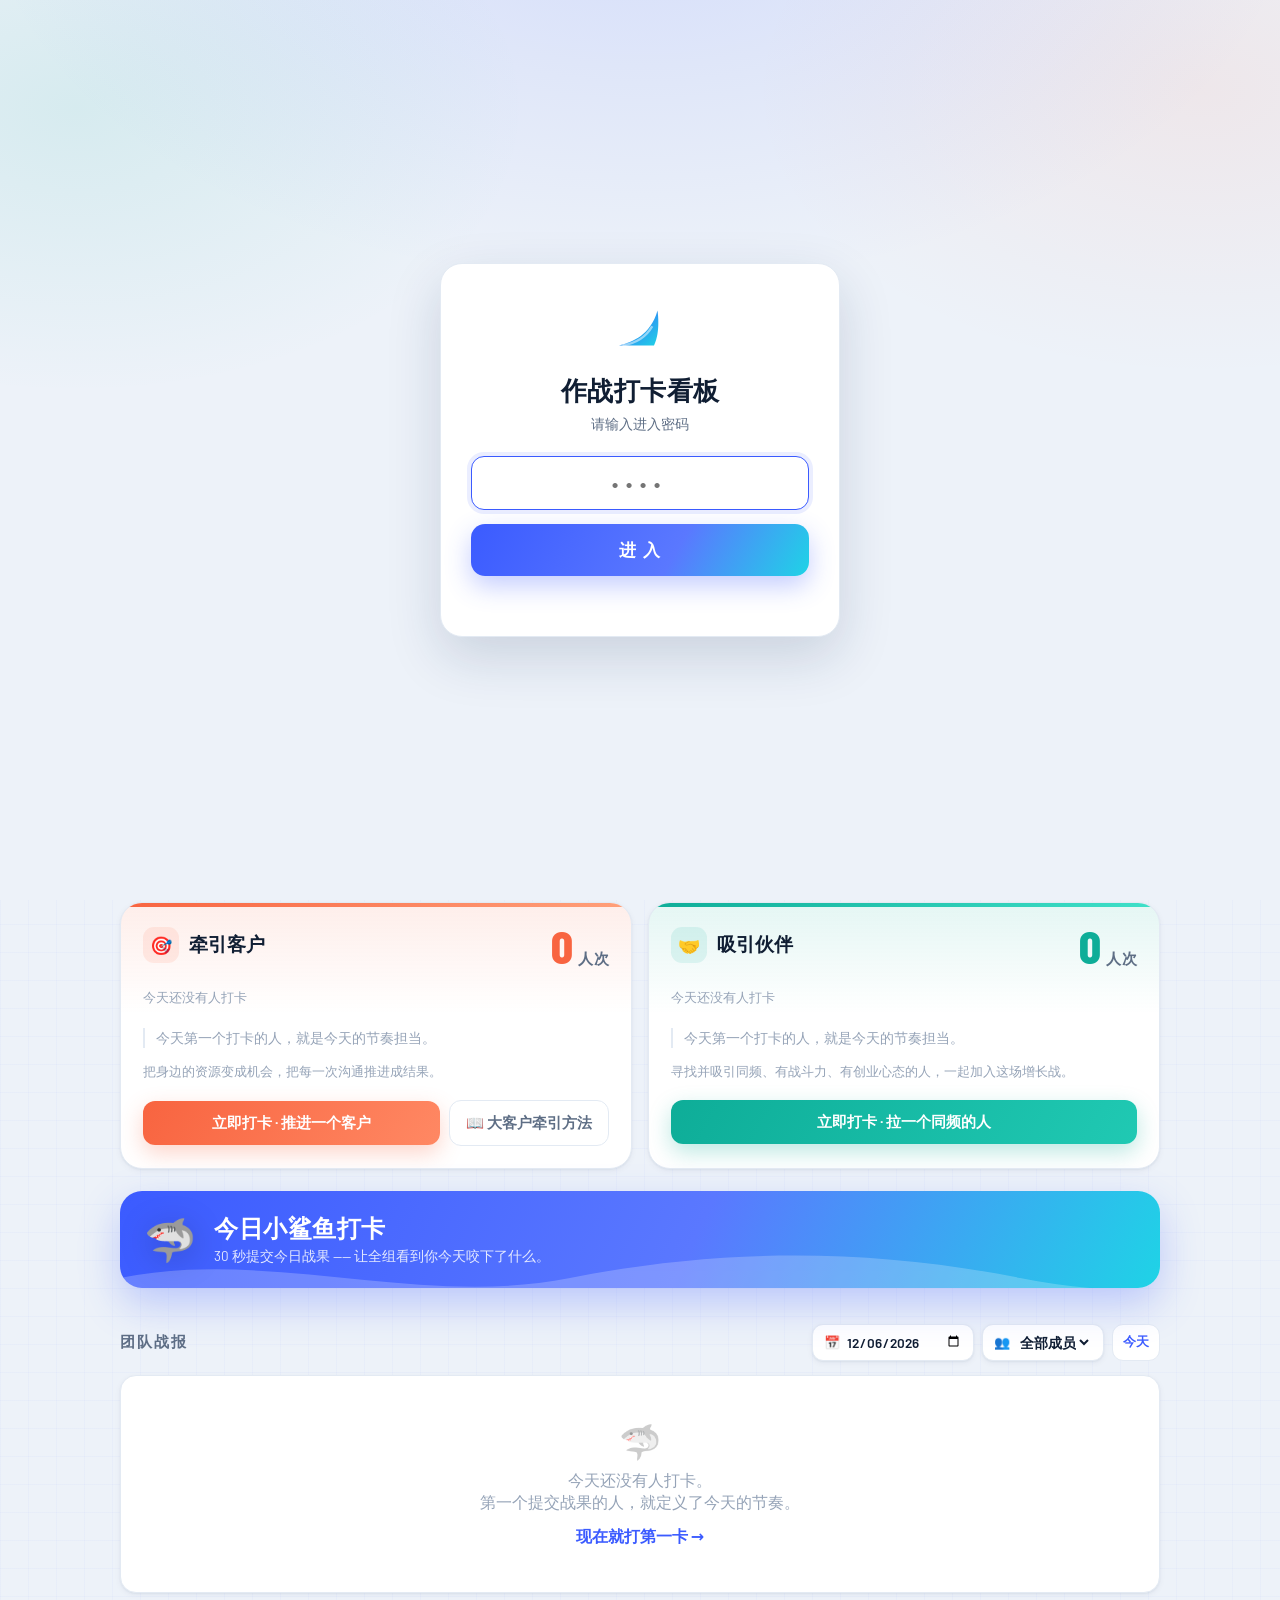
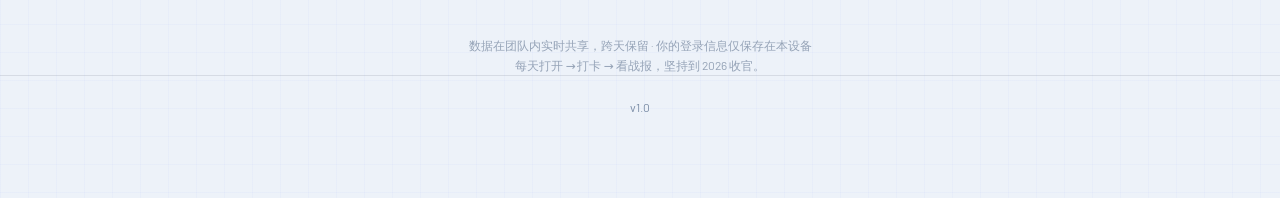
==== frontend/index.html @ d8acdeea "feat(frontend+backend): 超管二次验证机制 基于工程检查清单分析后实施： Q1 改动: 超管执行敏感操作前需要输入独立的超管密码 Q2 影响: 新增 _admin_passwor" ====
<!DOCTYPE html>
<html lang="zh-CN">
<head>
<meta charset="UTF-8" />
<meta name="viewport" content="width=device-width, initial-scale=1.0" />
<title>每日作战打卡看板</title>
<link rel="preconnect" href="https://fonts.googleapis.com">
<link rel="preconnect" href="https://fonts.gstatic.com" crossorigin>
<link href="https://fonts.googleapis.com/css2?family=Barlow+Condensed:wght@500;600;700;800&family=Barlow:wght@400;500;600;700&display=swap" rel="stylesheet">
<link rel="stylesheet" href="styles.css">
</head>
<body>
<!-- ===== 进入密码登录页 ===== -->
<style>
#gateOverlay{position:fixed;inset:0;z-index:99999;display:flex;align-items:center;justify-content:center;padding:22px;
  background:
    radial-gradient(1200px 720px at 50% -12%,rgba(59,91,255,.14),transparent 55%),
    radial-gradient(820px 520px at 6% 12%,rgba(14,173,152,.10),transparent 55%),
    radial-gradient(820px 520px at 94% 10%,rgba(248,100,64,.08),transparent 55%),
    var(--bg,#EDF2F9)}
#gateOverlay.gate-hide{display:none}
#gateCard{width:100%;max-width:400px;background:#fff;border:1px solid var(--border,#E3EAF3);border-radius:22px;
  padding:36px 30px 30px;box-shadow:0 20px 54px rgba(20,44,90,.16);text-align:center}
#gateCard .g-fin{width:56px;height:56px;margin:0 auto 18px;display:block}
#gateCard h1{font-family:var(--font-display,'Barlow Condensed',sans-serif);font-weight:800;font-size:26px;
  letter-spacing:.5px;color:var(--text,#101E33);margin:0 0 6px}
#gateCard .g-sub{color:var(--muted,#5E6E85);font-size:14px;margin-bottom:22px}
#gateInput{width:100%;background:var(--bg-2,#F6F9FD);border:1.5px solid var(--border,#E3EAF3);border-radius:13px;
  padding:14px 16px;font-size:20px;text-align:center;letter-spacing:8px;color:var(--text,#101E33);outline:none;
  font-family:var(--font-display,sans-serif);font-weight:700;transition:.15s}
#gateInput:focus{border-color:var(--brand,#3B5BFF);background:#fff;box-shadow:0 0 0 4px var(--brand-soft,rgba(59,91,255,.1))}
#gateGo{width:100%;margin-top:14px;min-height:52px;border:none;border-radius:14px;cursor:pointer;
  font-family:var(--font-display,sans-serif);font-weight:800;font-size:17px;letter-spacing:2px;color:#fff;
  background:linear-gradient(120deg,var(--brand,#3B5BFF),#5A78FF 60%,var(--brand-2,#1FD3E6));
  box-shadow:0 10px 26px rgba(59,91,255,.3);transition:.15s}
#gateGo:hover{transform:translateY(-1px)}
#gateGo:active{transform:translateY(0)}
#gateErr{color:var(--danger,#F2465E);font-size:13px;font-weight:600;margin-top:12px;min-height:18px;visibility:hidden}
#gateErr.show{visibility:visible}
.gate-shake{animation:gateShake .4s}
@keyframes gateShake{0%,100%{transform:none}20%,60%{transform:translateX(-8px)}40%,80%{transform:translateX(8px)}}
</style>
<div id="gateOverlay">
  <div id="gateCard">
    <svg class="g-fin" viewBox="0 0 32 32" fill="none"><defs><linearGradient id="gFinG" x1="0" y1="0" x2="1" y2="1"><stop offset="0" stop-color="#3B5BFF"/><stop offset="1" stop-color="#1FD3E6"/></linearGradient></defs><path d="M4 26C12 24 22 20 26 6c0 0 2 12-2 20H4z" fill="url(#gFinG)"/><path d="M6 26c6-1 13-4 17-11" stroke="#fff" stroke-width="1.4" opacity=".5"/></svg>
    <h1>作战打卡看板</h1>
    <div class="g-sub">请输入进入密码</div>
    <input id="gateInput" type="password" inputmode="numeric" placeholder="••••" autocomplete="new-password"
           data-form-type="other" data-1p-ignore data-lpignore="true" data-bwignore
           autocorrect="off" autocapitalize="off" spellcheck="false" aria-label="进入密码">
    <button id="gateGo">进 入</button>
    <div id="gateErr">密码不正确，请重试</div>
  </div>
</div>
<!-- ===== /登录页 ===== -->


<div class="topbar"><div class="wrap">
  <div class="brand">
    <svg class="fin" viewBox="0 0 32 32" fill="none"><defs><linearGradient id="finG" x1="0" y1="0" x2="1" y2="1"><stop offset="0" stop-color="#3B5BFF"/><stop offset="1" stop-color="#1FD3E6"/></linearGradient></defs><path d="M4 26C12 24 22 20 26 6c0 0 2 12-2 20H4z" fill="url(#finG)"/><path d="M6 26c6-1 13-4 17-11" stroke="#fff" stroke-width="1.4" opacity=".5"/></svg>
    <span class="team" id="brandTeam">作战</span>&nbsp;打卡看板
  </div>
  <div class="spacer"></div>
  <button class="icon-btn" id="exportBtn" title="导出 Excel 报表" style="display:none">
    <svg width="18" height="18" viewBox="0 0 24 24" fill="none" stroke="currentColor" stroke-width="2" stroke-linecap="round" stroke-linejoin="round"><path d="M21 15v4a2 2 0 0 1-2 2H5a2 2 0 0 1-2-2v-4"/><polyline points="7 10 12 15 17 10"/><line x1="12" y1="15" x2="12" y2="3"/></svg>
  </button>
  <button class="icon-btn" id="settingsBtn" title="设置目标" style="display:none">
    <svg width="18" height="18" viewBox="0 0 24 24" fill="none" stroke="currentColor" stroke-width="2"><circle cx="12" cy="12" r="3"/><path d="M19.4 15a1.65 1.65 0 0 0 .33 1.82l.06.06a2 2 0 1 1-2.83 2.83l-.06-.06a1.65 1.65 0 0 0-1.82-.33 1.65 1.65 0 0 0-1 1.51V21a2 2 0 0 1-4 0v-.09A1.65 1.65 0 0 0 9 19.4a1.65 1.65 0 0 0-1.82.33l-.06.06a2 2 0 1 1-2.83-2.83l.06-.06a1.65 1.65 0 0 0 .33-1.82 1.65 1.65 0 0 0-1.51-1H3a2 2 0 0 1 0-4h.09A1.65 1.65 0 0 0 4.6 9a1.65 1.65 0 0 0-.33-1.82l-.06-.06a2 2 0 1 1 2.83-2.83l.06.06a1.65 1.65 0 0 0 1.82.33H9a1.65 1.65 0 0 0 1-1.51V3a2 2 0 0 1 4 0v.09a1.65 1.65 0 0 0 1 1.51 1.65 1.65 0 0 0 1.82-.33l.06-.06a2 2 0 1 1 2.83 2.83l-.06.06a1.65 1.65 0 0 0-.33 1.82V9a1.65 1.65 0 0 0 1.51 1H21a2 2 0 0 1 0 4h-.09a1.65 1.65 0 0 0-1.51 1z"/></svg>
  </button>
  <button class="icon-btn" id="memberBtn" title="成员管理" style="display:none">
    <svg width="18" height="18" viewBox="0 0 24 24" fill="none" stroke="currentColor" stroke-width="2"><path d="M17 21v-2a4 4 0 0 0-4-4H5a4 4 0 0 0-4 4v2"/><circle cx="9" cy="7" r="4"/><path d="M23 21v-2a4 4 0 0 0-3-3.87"/><path d="M16 3.13a4 4 0 0 1 0 7.75"/></svg>
  </button>
  <div class="me-chip" id="meChip" style="display:none">
    <span class="av" id="meAv">🦈</span><span id="meName">我</span>
    <button class="sw" id="switchBtn">切换</button>
  </div>
</div></div>

<div class="connbar" id="connBar"></div>

<div class="wrap">
  <!-- HERO -->
  <section class="hero">
    <div class="hero-top">
      <div class="count-block">
        <div class="eyebrow"><span class="dot"></span> 冲刺倒计时 · 决战 <span id="ebYear">2026</span></div>
        <div class="count-main">
          <div class="days-hero"><span class="num" id="tDays">000</span><em>天</em></div>
          <div class="hms" id="hms">
            <div class="hseg"><b class="num" id="tHours">00</b><span>时</span></div>
            <i class="colon">:</i>
            <div class="hseg"><b class="num" id="tMins">00</b><span>分</span></div>
            <i class="colon">:</i>
            <div class="hseg sec"><b class="num" id="tSecs">00</b><span>秒</span></div>
          </div>
        </div>
        <div class="count-sub">距 <b id="targetYear">2026</b> 年收官 · 时间在流逝，冲就完了！</div>
      </div>
      <div class="today-ring">
        <div class="ring">
          <svg width="120" height="120" viewBox="0 0 120 120">
            <circle cx="60" cy="60" r="52" fill="none" stroke="#132234" stroke-width="10"/>
            <circle id="ringProg" cx="60" cy="60" r="52" fill="none" stroke="var(--gold)" stroke-width="10"
              stroke-linecap="round" stroke-dasharray="326.7" stroke-dashoffset="326.7"/>
          </svg>
          <div class="rc-label">
            <div class="rc-num num" id="ringNum">0/0</div>
            <div class="rc-den">已打卡</div>
          </div>
        </div>
        <div class="cap">今日双牵引进度</div>
      </div>
    </div>

    <!-- year tick strip (signature) -->
    <div class="yearstrip">
      <div class="ys-head">
        <span class="l">年度刻度 · <span id="yearLabel">2026</span></span>
        <span class="r"><b id="passedDays">0</b> 天已过 · <span id="futureDays">0</span> 天冲刺中</span>
      </div>
      <div class="ticks" id="ticks"></div>
    </div>

    <!-- stat row -->
    <div class="stats">
      <div class="stat">
        <div class="k">年度牵引目标剩余</div>
        <div class="v num" style="color:var(--customer)"><span id="goalLeft">0</span><small>/ <span id="goalTotal">0</span></small></div>
        <div class="bar"><i id="goalBar" style="background:var(--customer);width:0%"></i></div>
      </div>
      <div class="stat">
        <div class="k">今日已打卡成员</div>
        <div class="v num"><span id="checkedNum">0</span><small>/ <span id="rosterNum">0</span> 人</small></div>
        <div class="bar"><i id="checkedBar" style="background:var(--gold);width:0%"></i></div>
      </div>
      <div class="stat dual">
        <div class="k">今日全组战果</div>
        <div class="v num">
          <span class="split"><span style="color:var(--customer)" id="todayCust">0</span><span class="lab">客户</span></span>
          <span class="split"><span style="color:var(--partner)" id="todayPart">0</span><span class="lab">伙伴</span></span>
        </div>
        <div class="bar" style="background:transparent"></div>
      </div>
    </div>
  </section>

  <!-- SLOGAN -->
  <div class="slogan">
    <div class="slogan-tag">每日打卡 · 作战信条</div>
    <div class="slogan-main">
      左手牵<span class="c-cust">客户</span>，右手拉<span class="c-part">伙伴</span>
    </div>
    <div class="slogan-sub">双线达成，<span class="fly">直线起飞 🚀</span></div>
  </div>

  <!-- TASKS -->
  <div class="section-title">今日双任务</div>
  <div class="tasks">
    <div class="task customer">
      <div class="head">
        <div class="title"><span class="glyph">🎯</span> 牵引客户</div>
        <div class="cnt num" id="custCnt">0<small>人次</small></div>
      </div>
      <div class="avatars" id="custAvatars"><span class="empty">今天还没有人打卡</span></div>
      <div class="latest" id="custLatest">最新进展会显示在这里。</div>
      <div class="hint">把身边的资源变成机会，把每一次沟通推进成结果。</div>
      <div class="cta">
        <button class="btn c" data-checkin="牵引客户" style="flex:1">立即打卡 · 推进一个客户</button>
        <button class="btn ghost" id="bigClientBtn" title="打开大客户拓客工作标准文档">📖 大客户牵引方法</button>
      </div>
    </div>
    <div class="task partner">
      <div class="head">
        <div class="title"><span class="glyph">🤝</span> 吸引伙伴</div>
        <div class="cnt num" id="partCnt">0<small>人次</small></div>
      </div>
      <div class="avatars" id="partAvatars"><span class="empty">今天还没有人打卡</span></div>
      <div class="latest" id="partLatest">最新进展会显示在这里。</div>
      <div class="hint">寻找并吸引同频、有战斗力、有创业心态的人，一起加入这场增长战。</div>
      <div class="cta"><button class="btn p full" data-checkin="吸引伙伴">立即打卡 · 拉一个同频的人</button></div>
    </div>
  </div>

  <!-- SHARK CTA -->
  <div class="shark-cta" id="sharkCta" style="cursor:pointer">
    <svg class="wave" viewBox="0 0 1200 80" preserveAspectRatio="none"><path d="M0 40 C 150 10 300 70 450 40 S 750 10 900 40 1200 40 1200 40 V80 H0Z" fill="#2FE0C6"/></svg>
    <div class="inner">
      <span class="big-shark">🦈</span>
      <div class="txt">
        <div class="t">今日小鲨鱼打卡</div>
        <div class="s">30 秒提交今日战果 —— 让全组看到你今天咬下了什么。</div>
      </div>
    </div>
  </div>

  <!-- REPORT -->
  <div class="report-head">
    <div class="section-title">团队战报</div>
    <div class="filters">
      <div class="fld">📅 <input type="date" id="fDate"></div>
      <div class="fld">👥 <select id="fMember"><option value="">全部成员</option></select></div>
      <button class="clear" id="fClear">今天</button>
    </div>
  </div>
  <div class="report" id="report"></div>

  <div class="foot">
    数据在团队内实时共享，跨天保留 · 你的登录信息仅保存在本设备<br>
    每天打开 → 打卡 → 看战报，坚持到 <span id="footYear">2026</span> 收官。
  </div>
</div>

<!-- LOGIN OVERLAY -->
<div class="overlay" id="loginOverlay">
  <div class="modal">
    <button class="close-x" data-close title="返回看板">✕</button>
    <h2>🦈 进入战场</h2>
    <div class="sub">输入你的姓名即可验证身份并开始打卡。<br>如未注册，请联系超级管理员（<b id="loginAdminName">admin</b>）。</div>
    <div class="field">
      <label>你的名字 <span class="req">*</span></label>
      <input type="text" id="loginName" name="member-nick" placeholder="例如：黄晓佳" maxlength="12"
             autocomplete="off" data-form-type="other" data-1p-ignore data-lpignore="true" data-bwignore
             autocorrect="off" autocapitalize="off" spellcheck="false">
      <div class="err" id="loginErr">先写个名字吧</div>
    </div>
    <div class="field">
      <label>选择头像</label>
      <div class="avatar-grid" id="avatarGrid"></div>
    </div>
    <div class="actions">
      <button class="btn solid-go" id="loginGo">进入战场 ⚔️</button>
    </div>
  </div>
</div>

<!-- CHECKIN OVERLAY -->
<div class="overlay" id="checkinOverlay">
  <div class="modal">
    <h2>🦈 今日打卡</h2>
    <div class="sub">只填最关键的，不是写日报。一句话说清今天推进了什么。</div>
    <div class="field">
      <label>今日动作类型 <span class="req">*</span></label>
      <div class="seg" id="segType">
        <button data-v="吸引伙伴">🤝 吸引伙伴</button>
        <button data-v="牵引客户">🎯 牵引客户</button>
        <button data-v="两者都有">⚡ 两者都有</button>
      </div>
    </div>
    <div class="field">
      <label>牵引结果一句话 <span class="req">*</span></label>
      <textarea id="ciResult" placeholder="例如：推进了 XX 客户资源，约定明天继续对接"
                autocomplete="off" autocorrect="off" autocapitalize="off" spellcheck="false"></textarea>
      <div class="err" id="ciErr">类型和一句话进展是必填的</div>
    </div>
    <div class="field">
      <label>资源状态</label>
      <div class="chips" id="chipsStatus">
        <button data-v="初步触达">初步触达</button>
        <button data-v="已沟通">已沟通</button>
        <button data-v="有明确机会">有明确机会</button>
        <button data-v="已约定推进">已约定推进</button>
        <button data-v="已成交">已成交</button>
      </div>
    </div>
    <div class="field">
      <label>下一步动作</label>
      <input type="text" id="ciNext" placeholder="例如：明天上午电话确认合作细节" maxlength="60"
             autocomplete="off" autocorrect="off" autocapitalize="off" spellcheck="false">
    </div>
    <div class="actions">
      <button class="btn cancel" data-close>取消</button>
      <button class="btn solid-go" id="ciSubmit">🦈 提交今日战果</button>
    </div>
  </div>
</div>

<!-- SETTINGS OVERLAY -->
<div class="overlay" id="settingsOverlay">
  <div class="modal">
    <h2>⚙️ 作战目标设置</h2>
    <div class="sub">仅超级管理员可以修改以下设置。</div>
    <div class="field"><label>队伍名称</label><input type="text" id="sTeam" maxlength="8" placeholder="作战" autocomplete="off"></div>
    <div class="field"><label>收官日期（倒计时截止）</label><input type="date" id="sDate"></div>
    <div class="field">
      <label>作战起始日期（年度目标按此起、一天一个自动计算）</label>
      <input type="date" id="sStart">
      <div style="margin-top:8px;font-size:13px;color:var(--muted)">年度牵引目标 = <b id="sGoalPreview" style="color:var(--gold)">—</b> 个（自动算出，无需手填）</div>
    </div>
    <div class="field"><label>大客户牵引方法 · 文档链接（选填）</label><input type="text" id="sDoc" name="doc-url-field" placeholder="已内置《实战操作指南》，点按钮即可查看；如需改为外部链接可粘贴 URL" autocomplete="off"></div>
    <div class="field">
      <label>转让超级管理员给</label>
      <input type="text" id="sSuperAdmin" name="transfer-name-field" placeholder="输入成员姓名" autocomplete="off" maxlength="12">
      <div style="margin-top:6px;font-size:12px;color:var(--muted)">当前超级管理员：<b id="sSuperAdminLabel">—</b></div>
    </div>
    <hr style="border:none;border-top:1px solid var(--border,#E3EAF3);margin:14px 0">
    <div class="field">
      <label>修改门禁密码</label>
      <div style="display:flex;gap:8px">
        <input type="text" id="sPassword" placeholder="输入新密码" maxlength="20" style="flex:1"
               autocomplete="off" autocorrect="off" autocapitalize="off" spellcheck="false">
        <button class="btn ghost" id="sPwSave" style="min-height:44px;white-space:nowrap">🔑 修改</button>
      </div>
      <div id="sPwMsg" style="margin-top:6px;font-size:12px;color:var(--muted)"></div>
    </div>
    <div class="actions">
      <button class="btn cancel" data-close>取消</button>
      <button class="btn solid-go" id="sSave">保存目标</button>
    </div>
  </div>
</div>

<!-- MEMBER MANAGEMENT OVERLAY -->
<div class="overlay" id="memberOverlay">
  <div class="modal">
    <h2>👥 成员管理</h2>
    <div class="sub">仅超级管理员可以添加或删除团队成员。</div>
    <div class="field">
      <label>添加新成员</label>
      <div style="display:flex;gap:8px;margin-bottom:12px">
        <input type="text" id="mNewMember" name="new-member-field" placeholder="新成员姓名" maxlength="12" style="flex:1"
               autocomplete="off" autocorrect="off" autocapitalize="off" spellcheck="false">
        <button class="btn ghost" id="mAddMember" style="min-height:44px;white-space:nowrap">➕ 添加</button>
      </div>
    </div>
    <div class="field">
      <label id="mMemberLabel">当前成员列表</label>
      <div id="mMemberList" style="max-height:250px;overflow-y:auto;font-size:13px;color:var(--text)"></div>
    </div>
    <div class="actions">
      <button class="btn cancel" data-close>关闭</button>
    </div>
  </div>
</div>

<!-- ADMIN PASSWORD OVERLAY -->
<div class="overlay" id="adminPwOverlay">
  <div class="modal" style="max-width:380px">
    <h2>🔐 超管验证</h2>
    <div class="sub">请输入超管密码以执行此操作。</div>
    <div class="field">
      <input type="password" id="adminPwInput" placeholder="超管密码" maxlength="20" style="width:100%;font-size:18px;text-align:center;letter-spacing:4px"
             autocomplete="off" autocorrect="off" autocapitalize="off" spellcheck="false">
      <div id="adminPwErr" class="err" style="visibility:hidden">密码不正确</div>
    </div>
    <div class="actions">
      <button class="btn cancel" data-close>取消</button>
      <button class="btn solid-go" id="adminPwGo">🔓 验证</button>
    </div>
  </div>
</div>

<div class="mobile-cta" id="mobileCta">
  <button class="go" id="mobileGo">🦈 提交今日战果</button>
</div>

<!-- 大客户牵引方法 · 内嵌文档浏览层 -->
<div class="doc-overlay" id="docOverlay">
  <div class="doc-bar">
    <span class="t">📖 大客户牵引方法</span>
    <button class="close" id="docClose" aria-label="关闭">✕</button>
  </div>
  <iframe class="doc-frame" id="docFrame" title="大客户牵引方法"></iframe>
</div>

<div class="toast" id="toast"></div>

<div style="text-align:center;padding:24px 0 12px;font-size:12px;color:var(--ink-400, #7B8DA6);border-top:1px solid var(--line-light, rgba(10,26,47,0.10))">
  v1.0
</div>

<script src="config.js?v=1.0"></script>
<script src="app.js?v=1.0"></script>
</body>
</html>
---- frontend/styles.css ----
/* 每日作战打卡看板 - 全局样式 */

  :root{
    --bg:#EDF2F9;
    --bg-2:#F6F9FD;
    --surface:#FFFFFF;
    --surface-2:#F1F5FB;
    --border:#E3EAF3;
    --border-soft:#EDF1F7;
    --text:#101E33;
    --muted:#5E6E85;
    --muted-2:#95A3B7;
    --brand:#3B5BFF;        /* 未来科技主色 / 时间 */
    --brand-2:#1FD3E6;      /* 渐变副色（青） */
    --brand-soft:rgba(59,91,255,.10);
    --partner:#0EAD98;      /* 吸引伙伴（青绿） */
    --partner-soft:rgba(14,173,152,.11);
    --customer:#F86440;     /* 牵引客户（珊瑚） */
    --customer-soft:rgba(248,100,64,.11);
    --gold:#3B5BFF;         /* 兼容旧引用，指向主色 */
    --danger:#F2465E;
    --danger-soft:rgba(242,70,94,.10);
    --shadow-sm:0 1px 2px rgba(16,38,76,.05),0 2px 6px rgba(16,38,76,.05);
    --shadow:0 8px 28px rgba(20,44,90,.09);
    --shadow-lg:0 20px 54px rgba(20,44,90,.16);
    --font-display:'Barlow Condensed','Oswald',"PingFang SC","Microsoft YaHei",sans-serif;
    --font-body:'Barlow',"PingFang SC","Microsoft YaHei","Noto Sans SC",system-ui,sans-serif;
    --r:16px;
    --r-lg:22px;
  }
  *{box-sizing:border-box;margin:0;padding:0}
  html,body{background:var(--bg);color:var(--text);font-family:var(--font-body);-webkit-font-smoothing:antialiased;text-rendering:optimizeLegibility}
  body{
    min-height:100vh;
    background:
      radial-gradient(1200px 720px at 50% -12%, rgba(59,91,255,.12), transparent 55%),
      radial-gradient(820px 520px at 6% 12%, rgba(14,173,152,.09), transparent 55%),
      radial-gradient(820px 520px at 94% 10%, rgba(248,100,64,.08), transparent 55%),
      linear-gradient(rgba(59,91,255,.028) 1px, transparent 1px) 0 0/28px 28px,
      linear-gradient(90deg, rgba(59,91,255,.028) 1px, transparent 1px) 0 0/28px 28px,
      var(--bg);
    padding:0 0 72px;
  }
  .wrap{max-width:1080px;margin:0 auto;padding:0 20px}
  button{font-family:inherit;cursor:pointer;border:none;background:none;color:inherit}
  input,select,textarea{font-family:inherit}
  .num{font-family:var(--font-display);font-variant-numeric:tabular-nums;letter-spacing:.5px}

  /* ---------- Top bar ---------- */
  .topbar{position:sticky;top:0;z-index:40;backdrop-filter:blur(16px) saturate(1.4);
    background:rgba(255,255,255,.72);border-bottom:1px solid var(--border)}
  .topbar .wrap{display:flex;align-items:center;gap:12px;height:62px}
  .brand{display:flex;align-items:center;gap:9px;font-family:var(--font-display);font-weight:700;font-size:19px;letter-spacing:.5px;color:var(--text)}
  .fin{width:26px;height:26px;flex:0 0 auto}
  .brand .team{background:linear-gradient(120deg,var(--brand),var(--brand-2));-webkit-background-clip:text;background-clip:text;color:transparent}
  .spacer{flex:1}
  .me-chip{display:flex;align-items:center;gap:8px;background:#fff;border:1px solid var(--border);
    padding:5px 9px 5px 6px;border-radius:999px;font-weight:600;font-size:14px;box-shadow:var(--shadow-sm)}
  .me-chip .av{width:26px;height:26px;border-radius:50%;display:grid;place-items:center;font-size:15px;background:var(--surface-2)}
  .me-chip .sw{color:var(--brand);font-size:12px;border-left:1px solid var(--border);padding-left:8px;margin-left:2px;font-weight:700}
  .icon-btn{width:40px;height:40px;border-radius:12px;display:grid;place-items:center;color:var(--muted);
    border:1px solid var(--border);background:#fff;transition:.15s;box-shadow:var(--shadow-sm)}
  .icon-btn:hover{color:var(--brand);border-color:var(--brand);transform:translateY(-1px)}

  /* ---------- Hero ---------- */
  .hero{padding:32px 0 6px}
  .hero-top{display:flex;align-items:flex-end;justify-content:space-between;gap:24px;flex-wrap:wrap}
  .count-block .eyebrow{font-family:var(--font-display);font-weight:600;letter-spacing:3px;font-size:13px;
    text-transform:uppercase;color:var(--brand);display:flex;align-items:center;gap:9px}
  .eyebrow .dot{width:7px;height:7px;border-radius:50%;background:var(--brand);box-shadow:0 0 12px rgba(59,91,255,.7);animation:pulse 2.2s infinite}
  @keyframes pulse{0%,100%{opacity:1}50%{opacity:.3}}
  .count-main{display:flex;align-items:flex-end;gap:22px;margin-top:8px;flex-wrap:wrap}
  /* days hero */
  .days-hero{display:flex;align-items:baseline;gap:10px}
  .days-hero .num{font-family:var(--font-display);font-weight:800;font-size:clamp(74px,13vw,122px);line-height:.8;
    background:linear-gradient(135deg,var(--brand) 20%,var(--brand-2));-webkit-background-clip:text;background-clip:text;color:transparent;letter-spacing:1px}
  .days-hero em{font-family:var(--font-display);font-style:normal;font-weight:700;font-size:27px;color:var(--brand);letter-spacing:1px}
  /* live H:M:S */
  .hms{display:flex;align-items:flex-end;gap:6px;padding-bottom:12px}
  .hseg{display:flex;flex-direction:column;align-items:center;gap:4px;
    background:#fff;border:1px solid var(--border);border-radius:14px;
    padding:9px 12px 7px;min-width:62px;box-shadow:var(--shadow-sm)}
  .hseg b{font-family:var(--font-display);font-weight:800;font-size:clamp(28px,5vw,44px);line-height:.9;
    color:var(--brand);font-variant-numeric:tabular-nums}
  .hseg span{font-size:11px;color:var(--muted-2);font-weight:700;letter-spacing:2px}
  .hseg.sec b{color:var(--customer)}
  .hseg.flip{box-shadow:0 6px 20px rgba(59,91,255,.18)}
  .hseg.flip b{animation:flip .5s ease-out}
  .hseg.sec.flip{box-shadow:0 6px 20px rgba(248,100,64,.22)}
  @keyframes flip{0%{transform:translateY(-5px) scale(1.14)}100%{transform:none}}
  .colon{font-family:var(--font-display);font-weight:800;font-size:clamp(24px,4vw,36px);color:var(--muted-2);
    padding-bottom:22px;line-height:1;animation:blink 1s steps(1) infinite}
  @keyframes blink{50%{opacity:.2}}
  .count-sub{color:var(--muted);font-size:15px;margin-top:16px;font-weight:500}
  .count-sub b{color:var(--brand);font-weight:700}

  .today-ring{display:flex;flex-direction:column;align-items:center;gap:8px;padding-bottom:6px}
  .ring{position:relative;width:124px;height:124px;background:#fff;border-radius:50%;box-shadow:var(--shadow);padding:2px}
  .ring svg{transform:rotate(-90deg)}
  .ring .rc-label{position:absolute;inset:0;display:grid;place-content:center;text-align:center}
  .ring .rc-num{font-family:var(--font-display);font-weight:800;font-size:34px;line-height:1;color:var(--text)}
  .ring .rc-den{color:var(--muted);font-size:13px;font-weight:600;margin-top:1px}
  .today-ring .cap{font-size:12.5px;color:var(--muted);font-weight:600;letter-spacing:.5px}

  /* year tick strip (signature) */
  .yearstrip{margin-top:24px;border:1px solid var(--border);background:#fff;box-shadow:var(--shadow-sm);
    border-radius:var(--r);padding:15px 17px 17px}
  .ys-head{display:flex;justify-content:space-between;align-items:baseline;margin-bottom:11px}
  .ys-head .l{font-family:var(--font-display);font-weight:700;letter-spacing:2px;font-size:12px;color:var(--muted);text-transform:uppercase}
  .ys-head .r{font-size:12.5px;color:var(--muted);font-weight:600}
  .ys-head .r b{color:var(--brand)}
  .ticks{display:flex;flex-wrap:wrap;gap:3px}
  .tick{width:6px;height:16px;border-radius:2px;background:#E4EAF3;flex:0 0 auto}
  .tick.past{background:#A9BBFF}
  .tick.today{background:var(--brand);box-shadow:0 0 9px rgba(59,91,255,.75);animation:pulse 1.7s infinite}
  .tick.future{background:#E4EAF3}

  /* stat row */
  .stats{display:grid;grid-template-columns:repeat(3,1fr);gap:14px;margin-top:14px}
  .stat{background:#fff;border:1px solid var(--border);border-radius:var(--r);padding:17px 18px;box-shadow:var(--shadow-sm)}
  .stat .k{font-size:12.5px;color:var(--muted);font-weight:600;letter-spacing:.4px}
  .stat .v{font-family:var(--font-display);font-weight:800;font-size:40px;line-height:1;margin-top:6px;color:var(--text)}
  .stat .v small{font-size:16px;color:var(--muted);font-weight:600;margin-left:3px}
  .stat .bar{height:6px;border-radius:4px;background:#E9EEF6;margin-top:13px;overflow:hidden}
  .stat .bar > i{display:block;height:100%;border-radius:4px}
  .stat.dual .v{font-size:34px;display:flex;gap:18px;align-items:baseline}
  .stat .split{display:flex;align-items:baseline;gap:5px}
  .stat .split .lab{font-size:12px;color:var(--muted);font-weight:600;font-family:var(--font-body)}

  /* ---------- section title ---------- */
  .section-title{font-family:var(--font-display);font-weight:700;letter-spacing:2px;font-size:15px;
    text-transform:uppercase;color:var(--muted);margin:36px 0 14px;display:flex;align-items:center;gap:10px}
  .section-title::after{content:"";flex:1;height:1px;background:var(--border)}

  /* slogan banner */
  .slogan{position:relative;margin-top:32px;border-radius:var(--r-lg);overflow:hidden;text-align:center;
    padding:32px 24px 34px;border:1px solid var(--border);box-shadow:var(--shadow);
    background:
      radial-gradient(130% 150% at 0% 0%, var(--customer-soft), transparent 46%),
      radial-gradient(130% 150% at 100% 0%, var(--partner-soft), transparent 46%),
      radial-gradient(120% 160% at 50% 120%, var(--brand-soft), transparent 55%),
      #fff;}
  .slogan::before,.slogan::after{content:"";position:absolute;top:0;bottom:0;width:4px}
  .slogan::before{left:0;background:linear-gradient(var(--customer),transparent)}
  .slogan::after{right:0;background:linear-gradient(var(--partner),transparent)}
  .slogan-tag{font-family:var(--font-display);font-weight:700;letter-spacing:4px;font-size:12px;
    text-transform:uppercase;color:var(--brand);margin-bottom:14px}
  .slogan-main{font-family:var(--font-display);font-weight:800;font-size:clamp(30px,6.2vw,52px);line-height:1.05;
    letter-spacing:1px;color:var(--text)}
  .slogan-main .c-cust{color:var(--customer)}
  .slogan-main .c-part{color:var(--partner)}
  .slogan-sub{margin-top:12px;font-family:var(--font-display);font-weight:700;font-size:clamp(18px,3.4vw,26px);
    letter-spacing:2px;color:var(--muted)}
  .slogan-sub .fly{background:linear-gradient(120deg,var(--brand),var(--brand-2));-webkit-background-clip:text;background-clip:text;color:transparent}

  /* ---------- Task cards ---------- */
  .tasks{display:grid;grid-template-columns:1fr 1fr;gap:16px}
  .task{position:relative;border-radius:var(--r-lg);padding:22px;overflow:hidden;
    border:1px solid var(--border);background:#fff;box-shadow:var(--shadow-sm);transition:.18s}
  .task::before{content:"";position:absolute;top:0;left:0;right:0;height:4px}
  .task.partner::before{background:linear-gradient(90deg,var(--partner),#3fe0c9)}
  .task.customer::before{background:linear-gradient(90deg,var(--customer),#ffa07a)}
  .task.partner{background:linear-gradient(180deg,var(--partner-soft),transparent 42%),#fff}
  .task.customer{background:linear-gradient(180deg,var(--customer-soft),transparent 42%),#fff}
  .task.partner:hover{box-shadow:0 14px 36px rgba(14,173,152,.16);transform:translateY(-2px)}
  .task.customer:hover{box-shadow:0 14px 36px rgba(248,100,64,.16);transform:translateY(-2px)}
  .task .head{display:flex;align-items:center;justify-content:space-between}
  .task .title{display:flex;align-items:center;gap:10px;font-weight:700;font-size:19px;color:var(--text)}
  .task .glyph{width:36px;height:36px;border-radius:11px;display:grid;place-items:center;font-size:18px}
  .task.partner .glyph{background:var(--partner-soft);color:var(--partner)}
  .task.customer .glyph{background:var(--customer-soft);color:var(--customer)}
  .task .cnt{font-family:var(--font-display);font-weight:800;font-size:46px;line-height:.9}
  .task.partner .cnt{color:var(--partner)}
  .task.customer .cnt{color:var(--customer)}
  .task .cnt small{font-size:15px;color:var(--muted);font-weight:600;font-family:var(--font-body);margin-left:4px}
  .task .avatars{display:flex;margin-top:16px;min-height:32px;align-items:center}
  .task .avatars .av{width:32px;height:32px;border-radius:50%;display:grid;place-items:center;font-size:16px;
    background:var(--surface-2);border:2px solid #fff;margin-left:-8px;box-shadow:var(--shadow-sm)}
  .task .avatars .av:first-child{margin-left:0}
  .task .avatars .empty{color:var(--muted-2);font-size:13px;font-weight:500}
  .task .latest{margin-top:14px;font-size:13.5px;color:var(--muted);line-height:1.5;
    border-left:2px solid var(--border);padding-left:11px;min-height:20px}
  .task .latest b{color:var(--text);font-weight:700}
  .task .hint{margin-top:14px;font-size:12.5px;color:var(--muted-2);line-height:1.55}
  .task .cta{margin-top:18px;display:flex;gap:9px;align-items:center;flex-wrap:wrap}
  .btn{border-radius:12px;font-weight:700;font-size:14.5px;padding:12px 16px;transition:.15s;display:inline-flex;
    align-items:center;gap:7px;justify-content:center;min-height:44px}
  .btn.p{background:linear-gradient(120deg,var(--partner),#20c9b3);color:#fff;box-shadow:0 8px 22px rgba(14,173,152,.28)}
  .btn.p:hover{transform:translateY(-1px);box-shadow:0 12px 28px rgba(14,173,152,.36)}
  .btn.c{background:linear-gradient(120deg,var(--customer),#ff8863);color:#fff;box-shadow:0 8px 22px rgba(248,100,64,.28)}
  .btn.c:hover{transform:translateY(-1px);box-shadow:0 12px 28px rgba(248,100,64,.36)}
  .btn.ghost{background:#fff;border:1px solid var(--border);color:var(--muted);font-weight:600}
  .btn.ghost:hover{color:var(--brand);border-color:var(--brand)}
  .btn.full{width:100%}

  /* ---------- Shark CTA ---------- */
  .shark-cta{margin-top:22px;position:relative;overflow:hidden;border-radius:var(--r-lg);
    background:linear-gradient(115deg,#3B5BFF,#5A78FF 55%,#1FD3E6);box-shadow:0 16px 40px rgba(59,91,255,.28)}
  .shark-cta .inner{display:flex;align-items:center;gap:18px;padding:22px 24px;position:relative;z-index:2}
  .shark-cta .big-shark{font-size:42px;filter:drop-shadow(0 6px 16px rgba(0,0,0,.2))}
  .shark-cta .txt{flex:1}
  .shark-cta .txt .t{font-family:var(--font-display);font-weight:800;font-size:24px;letter-spacing:.5px;color:#fff}
  .shark-cta .txt .s{color:rgba(255,255,255,.85);font-size:13.5px;margin-top:2px}
  .shark-cta .go{background:#fff;color:var(--brand);font-weight:800;
    font-size:16px;padding:14px 26px;border-radius:12px;font-family:var(--font-display);letter-spacing:1px;white-space:nowrap;
    box-shadow:0 8px 24px rgba(0,0,0,.18);transition:.15s}
  .shark-cta .go:hover{transform:translateY(-2px);box-shadow:0 14px 32px rgba(0,0,0,.24)}
  .shark-cta .go:active{transform:translateY(0)}
  .wave{position:absolute;bottom:-30px;left:0;right:0;height:80px;opacity:.22;z-index:1}
  .wave path{fill:#fff}

  /* ---------- Battle report ---------- */
  .report-head{display:flex;align-items:center;gap:12px;flex-wrap:wrap;margin:36px 0 14px}
  .report-head .section-title{margin:0;flex:0 0 auto}
  .report-head .section-title::after{display:none}
  .filters{display:flex;gap:8px;margin-left:auto;flex-wrap:wrap}
  .filters .fld{display:flex;align-items:center;gap:6px;background:#fff;border:1px solid var(--border);
    border-radius:11px;padding:8px 11px;font-size:13px;color:var(--muted);box-shadow:var(--shadow-sm)}
  .filters select,.filters input[type=date]{background:transparent;border:none;color:var(--text);font-size:13.5px;font-weight:600;outline:none}
  .filters input[type=date]{color-scheme:light}
  .filters .clear{color:var(--brand);font-size:12.5px;padding:8px 10px;font-weight:700;border:1px solid var(--border);border-radius:11px;background:#fff}
  .filters .clear:hover{background:var(--brand-soft)}

  .report{border:1px solid var(--border);border-radius:var(--r);overflow:hidden;background:#fff;box-shadow:var(--shadow-sm)}
  .row{display:flex;align-items:flex-start;gap:14px;padding:15px 18px;border-bottom:1px solid var(--border-soft);position:relative;transition:.12s}
  .row:last-child{border-bottom:none}
  .row:hover{background:var(--bg-2)}
  .row .av{width:38px;height:38px;border-radius:50%;display:grid;place-items:center;font-size:18px;
    background:var(--surface-2);flex:0 0 auto;margin-top:1px}
  .row .body{flex:1;min-width:0}
  .row .line1{display:flex;align-items:center;gap:8px;flex-wrap:wrap;font-size:14px}
  .row .name{font-weight:700;color:var(--text)}
  .row .tag{font-size:11.5px;font-weight:700;padding:3px 9px;border-radius:999px;letter-spacing:.3px}
  .tag.partner{background:var(--partner-soft);color:var(--partner)}
  .tag.customer{background:var(--customer-soft);color:var(--customer)}
  .tag.both{background:var(--brand-soft);color:var(--brand)}
  .row .status{font-size:12px;color:var(--muted);font-weight:600;border:1px solid var(--border);padding:2px 9px;border-radius:999px}
  .row .result{margin-top:6px;font-size:14px;color:var(--text);line-height:1.5}
  .row .meta{margin-top:6px;font-size:12px;color:var(--muted-2);display:flex;gap:12px;flex-wrap:wrap}
  .row .meta .nx{color:var(--muted)}
  .row .del{position:absolute;top:12px;right:14px;color:var(--muted-2);font-size:16px;opacity:0;transition:.15s;
    width:30px;height:30px;border-radius:9px}
  .row:hover .del{opacity:1}
  .row .del:hover{color:var(--danger);background:rgba(242,70,94,.1)}
  .empty-report{padding:44px 20px;text-align:center;color:var(--muted-2)}
  .empty-report .em{font-size:34px;margin-bottom:8px;opacity:.5}
  .empty-report .link{color:var(--brand);font-weight:700;cursor:pointer}

  /* ---------- Modal ---------- */
  .overlay{position:fixed;inset:0;z-index:100;background:rgba(16,30,51,.42);backdrop-filter:blur(6px);
    display:grid;place-items:center;padding:20px;opacity:0;pointer-events:none;transition:.2s}
  .overlay.on{opacity:1;pointer-events:auto}
  .modal{width:100%;max-width:520px;background:#fff;border:1px solid var(--border);border-radius:var(--r-lg);
    padding:28px;max-height:90vh;overflow:auto;transform:translateY(12px);transition:.2s;box-shadow:var(--shadow-lg)}
  .overlay.on .modal{transform:none}
  .modal h2{font-family:var(--font-display);font-weight:800;font-size:26px;letter-spacing:.5px;display:flex;align-items:center;gap:10px;color:var(--text)}
  .modal .sub{color:var(--muted);font-size:13.5px;margin-top:5px;margin-bottom:22px;line-height:1.5}
  .field{margin-bottom:18px}
  .field > label{display:block;font-size:13px;font-weight:700;color:var(--text);margin-bottom:9px;letter-spacing:.2px}
  .field .req{color:var(--customer);margin-left:3px}
  .seg{display:flex;gap:8px}
  .seg button{flex:1;padding:12px 8px;border-radius:12px;border:1.5px solid var(--border);background:var(--bg-2);
    color:var(--muted);font-weight:700;font-size:14px;transition:.14s;min-height:46px}
  .seg button:hover{border-color:var(--muted-2)}
  .seg button.sel[data-v="吸引伙伴"]{border-color:var(--partner);color:var(--partner);background:var(--partner-soft)}
  .seg button.sel[data-v="牵引客户"]{border-color:var(--customer);color:var(--customer);background:var(--customer-soft)}
  .seg button.sel[data-v="两者都有"]{border-color:var(--brand);color:var(--brand);background:var(--brand-soft)}
  .chips{display:flex;gap:8px;flex-wrap:wrap}
  .chips button{padding:9px 14px;border-radius:999px;border:1.5px solid var(--border);background:var(--bg-2);
    color:var(--muted);font-weight:600;font-size:13px;transition:.14s;min-height:40px}
  .chips button:hover{border-color:var(--muted-2)}
  .chips button.sel{border-color:var(--brand);color:var(--brand);background:var(--brand-soft)}
  .field input[type=text],.field input[type=date],.field textarea{width:100%;background:var(--bg-2);border:1.5px solid var(--border);border-radius:12px;
    padding:13px 14px;color:var(--text);font-size:16px;outline:none;transition:.14s;color-scheme:light}
  .field input[type=text]:focus,.field input[type=date]:focus,.field textarea:focus{border-color:var(--brand);background:#fff;box-shadow:0 0 0 4px var(--brand-soft)}
  .field textarea{resize:vertical;min-height:66px;line-height:1.5}
  .modal .actions{display:flex;gap:10px;margin-top:26px}
  .btn.solid-go{flex:1;background:linear-gradient(120deg,var(--brand),#5A78FF 60%,var(--brand-2));color:#fff;font-weight:800;
    font-size:16px;padding:14px;border-radius:13px;font-family:var(--font-display);letter-spacing:1px;box-shadow:0 10px 26px rgba(59,91,255,.3)}
  .btn.solid-go:hover{transform:translateY(-1px);box-shadow:0 14px 32px rgba(59,91,255,.4)}
  .btn.cancel{background:#fff;border:1px solid var(--border);color:var(--muted);padding:14px 22px;border-radius:13px;font-weight:600}
  .btn.cancel:hover{background:var(--bg-2)}
  .err{color:var(--danger);font-size:12.5px;margin-top:6px;display:none;font-weight:600}
  .err.show{display:block}

  /* login */
  .avatar-grid{display:grid;grid-template-columns:repeat(8,1fr);gap:8px}
  .avatar-grid button{aspect-ratio:1;border-radius:13px;font-size:22px;background:var(--bg-2);border:1.5px solid var(--border);
    display:grid;place-items:center;transition:.14s}
  .avatar-grid button:hover{border-color:var(--muted-2)}
  .avatar-grid button.sel{border-color:var(--brand);background:var(--brand-soft);transform:scale(1.05);box-shadow:0 6px 16px rgba(59,91,255,.2)}

  .ripple{position:absolute;border-radius:50%;background:rgba(255,255,255,.55);transform:scale(0);
    animation:rip .6s ease-out;pointer-events:none}
  @keyframes rip{to{transform:scale(4);opacity:0}}
  .toast{position:fixed;left:50%;bottom:calc(32px + env(safe-area-inset-bottom));transform:translateX(-50%) translateY(20px);z-index:200;
    background:linear-gradient(120deg,var(--brand),var(--brand-2));color:#fff;font-weight:800;padding:14px 26px;border-radius:13px;font-size:15px;
    box-shadow:0 14px 40px rgba(59,91,255,.4);opacity:0;transition:.25s;pointer-events:none}
  .toast.show{opacity:1;transform:translateX(-50%) translateY(0)}

  .foot{text-align:center;color:var(--muted-2);font-size:12px;margin-top:42px;line-height:1.7}

  /* ---------- connection status bar ---------- */
  .connbar{display:none;font-size:12.5px;font-weight:600;text-align:center;
    padding:9px 16px;border-bottom:1px solid transparent}
  .connbar.warn{display:block;background:#FFF3E0;color:#9A5B00;border-color:#FFE0B2}
  .connbar.ok{display:block;background:var(--partner-soft);color:#0A7d6e;border-color:transparent}
  .connbar.info{display:block;background:var(--brand-soft);color:var(--brand);border-color:transparent}
  .connbar a{color:inherit;text-decoration:underline}

  /* ---------- 通用关闭按钮 ---------- */
  .modal{position:relative}
  .close-x{position:absolute;top:12px;right:12px;width:36px;height:36px;border-radius:10px;
    display:grid;place-items:center;color:var(--muted);border:1px solid var(--border);
    background:var(--bg);font-size:18px;font-weight:700;cursor:pointer;transition:.15s;z-index:10}
  .close-x:hover{color:var(--danger);border-color:var(--danger);background:var(--danger-soft)}

  /* ---------- 用户芯片交互 ---------- */
  .me-chip{cursor:pointer;transition:.2s}
  .me-chip:hover{opacity:.85;transform:translateY(-1px)}
  .me-chip .sw{padding:2px 10px;border-radius:6px;font-size:11px;background:var(--border-soft);color:var(--text);cursor:pointer}
  .me-chip .sw:hover{background:var(--border);color:var(--text)}

  /* ---------- 设置按钮权限态 ---------- */
  .icon-btn.disabled{opacity:.3;pointer-events:none}

  /* ---------- 大客户方法 · 文档浏览层 ---------- */
  .doc-overlay{position:fixed;inset:0;z-index:120;background:var(--bg);display:none;flex-direction:column}
  .doc-overlay.on{display:flex}
  .doc-bar{display:flex;align-items:center;gap:12px;padding:0 14px;height:54px;flex:0 0 auto;
    padding-top:env(safe-area-inset-top);border-bottom:1px solid var(--border);background:#fff;box-shadow:var(--shadow-sm)}
  .doc-bar .t{font-family:var(--font-display);font-weight:800;font-size:17px;color:var(--text);display:flex;align-items:center;gap:8px}
  .doc-bar .close{margin-left:auto;width:40px;height:40px;border-radius:11px;display:grid;place-items:center;
    color:var(--muted);border:1px solid var(--border);background:#fff;font-size:17px;transition:.15s}
  .doc-bar .close:hover{color:var(--danger);border-color:var(--danger)}
  .doc-frame{flex:1;border:none;width:100%;background:#06111F}

  /* ---------- Mobile sticky CTA ---------- */
  .mobile-cta{display:none}

  /* ---------- Responsive / mobile ---------- */
  @media (max-width:860px){
    .stats{grid-template-columns:1fr 1fr}
    .stat.dual{grid-column:1 / -1}
  }
  @media (max-width:720px){
    .wrap{padding:0 15px}
    .topbar .wrap{height:56px;gap:8px}
    .brand{font-size:16px}
    #meName{max-width:74px;overflow:hidden;text-overflow:ellipsis;white-space:nowrap;display:inline-block;vertical-align:bottom}
    .me-chip{font-size:13px;padding:4px 8px 4px 5px}
    .hero{padding:22px 0 4px}
    .hero-top{gap:14px}
    .today-ring{order:-1;align-self:center}
    .count-main{gap:12px 16px;align-items:flex-end}
    .hms{padding-bottom:6px;gap:5px}
    .hseg{min-width:54px;padding:8px 9px 6px}
    .stats{grid-template-columns:1fr;gap:11px}
    .stat{display:flex;align-items:center;justify-content:space-between;padding:15px 17px;flex-wrap:wrap}
    .stat .k{flex:1 0 auto}
    .stat .v{margin-top:0;font-size:34px}
    .stat .bar{flex:1 1 100%;margin-top:11px}
    .stat.dual{display:block}
    .stat.dual .v{margin-top:8px}
    .tasks{grid-template-columns:1fr;gap:13px}
    .task{padding:20px}
    .task .cta{margin-top:16px}
    .task .cta .btn{flex:1 1 100%}
    .shark-cta{display:none}
    .section-title{margin:30px 0 12px}
    .slogan{margin-top:26px;padding:26px 18px 28px}
    .report-head{margin:30px 0 12px}
    .filters{width:100%;margin-left:0}
    .filters .fld{flex:1}
    .row .del{opacity:1}
    .mobile-cta{display:block;position:fixed;left:0;right:0;bottom:0;z-index:60;
      padding:11px 15px calc(11px + env(safe-area-inset-bottom));
      background:linear-gradient(180deg,rgba(237,242,249,0),var(--bg) 42%)}
    .mobile-cta .go{width:100%;min-height:54px;border-radius:15px;font-family:var(--font-display);font-weight:800;
      font-size:18px;letter-spacing:1px;color:#fff;display:flex;align-items:center;justify-content:center;gap:9px;
      background:linear-gradient(120deg,var(--brand),#5A78FF 55%,var(--brand-2));box-shadow:0 12px 30px rgba(59,91,255,.4)}
    .mobile-cta .go:active{transform:scale(.98)}
    body{padding-bottom:96px}
    /* bottom-sheet modals */
    .overlay{place-items:end;padding:0}
    .modal{max-width:100%;border-radius:24px 24px 0 0;padding:24px 18px calc(20px + env(safe-area-inset-bottom));
      transform:translateY(100%);max-height:92vh}
    .overlay.on .modal{transform:none}
    .modal h2{font-size:23px}
    .seg{gap:7px}
    .seg button{font-size:13.5px;padding:12px 6px}
  }
  @media (max-width:400px){
    .days-hero .num{font-size:66px}
    .hseg{min-width:48px}
    .hseg b{font-size:26px}
    .avatar-grid{grid-template-columns:repeat(6,1fr)}
  }
  @media (prefers-reduced-motion:reduce){
    *{animation:none!important;transition:none!important}
  }


/* 登录门禁样式 */

#gateOverlay{position:fixed;inset:0;z-index:99999;display:flex;align-items:center;justify-content:center;padding:22px;
  background:
    radial-gradient(1200px 720px at 50% -12%,rgba(59,91,255,.14),transparent 55%),
    radial-gradient(820px 520px at 6% 12%,rgba(14,173,152,.10),transparent 55%),
    radial-gradient(820px 520px at 94% 10%,rgba(248,100,64,.08),transparent 55%),
    var(--bg,#EDF2F9)}
#gateOverlay.gate-hide{display:none}
#gateCard{width:100%;max-width:400px;background:#fff;border:1px solid var(--border,#E3EAF3);border-radius:22px;
  padding:36px 30px 30px;box-shadow:0 20px 54px rgba(20,44,90,.16);text-align:center}
#gateCard .g-fin{width:56px;height:56px;margin:0 auto 18px;display:block}
#gateCard h1{font-family:var(--font-display,'Barlow Condensed',sans-serif);font-weight:800;font-size:26px;
  letter-spacing:.5px;color:var(--text,#101E33);margin:0 0 6px}
#gateCard .g-sub{color:var(--muted,#5E6E85);font-size:14px;margin-bottom:22px}
#gateInput{width:100%;background:var(--bg-2,#F6F9FD);border:1.5px solid var(--border,#E3EAF3);border-radius:13px;
  padding:14px 16px;font-size:20px;text-align:center;letter-spacing:8px;color:var(--text,#101E33);outline:none;
  font-family:var(--font-display,sans-serif);font-weight:700;transition:.15s}
#gateInput:focus{border-color:var(--brand,#3B5BFF);background:#fff;box-shadow:0 0 0 4px var(--brand-soft,rgba(59,91,255,.1))}
#gateGo{width:100%;margin-top:14px;min-height:52px;border:none;border-radius:14px;cursor:pointer;
  font-family:var(--font-display,sans-serif);font-weight:800;font-size:17px;letter-spacing:2px;color:#fff;
  background:linear-gradient(120deg,var(--brand,#3B5BFF),#5A78FF 60%,var(--brand-2,#1FD3E6));
  box-shadow:0 10px 26px rgba(59,91,255,.3);transition:.15s}
#gateGo:hover{transform:translateY(-1px)}
#gateGo:active{transform:translateY(0)}
#gateErr{color:var(--danger,#F2465E);font-size:13px;font-weight:600;margin-top:12px;min-height:18px;visibility:hidden}
#gateErr.show{visibility:visible}
.gate-shake{animation:gateShake .4s}
@keyframes gateShake{0%,100%{transform:none}20%,60%{transform:translateX(-8px)}40%,80%{transform:translateX(8px)}}
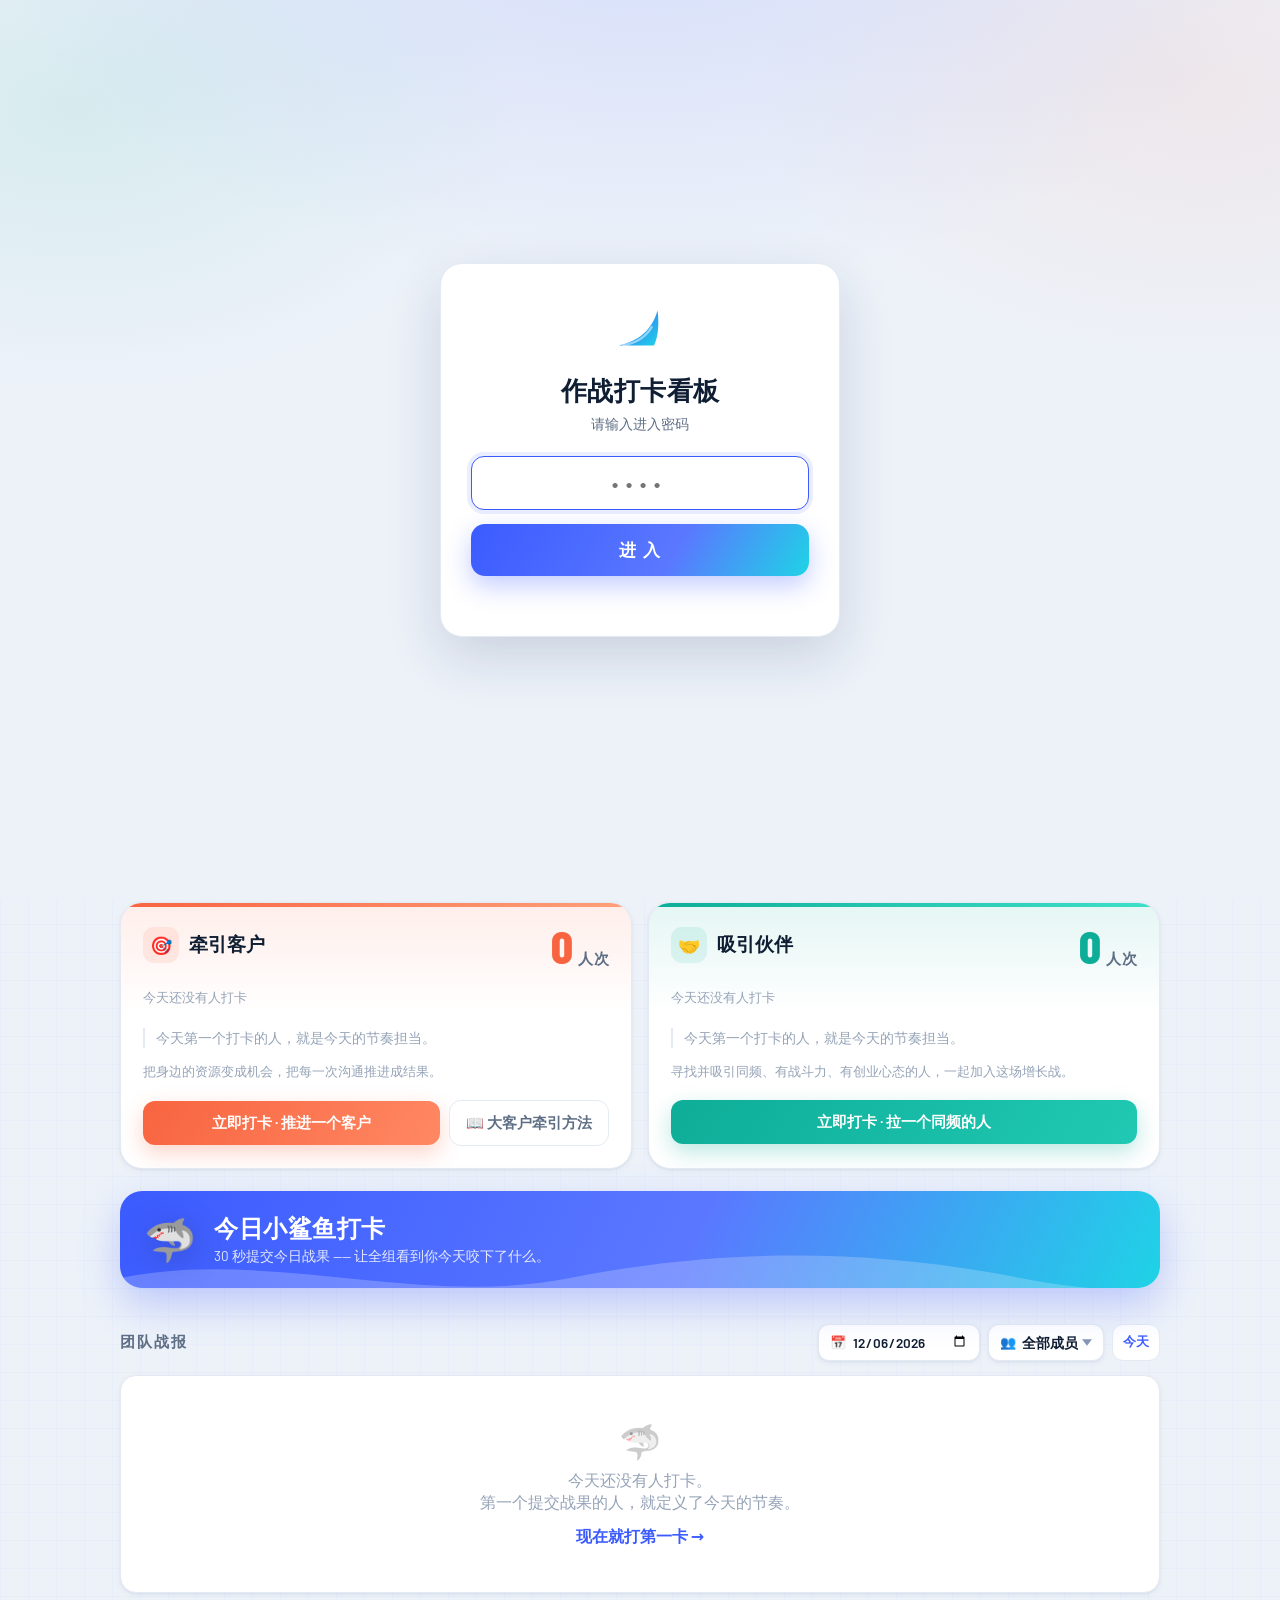
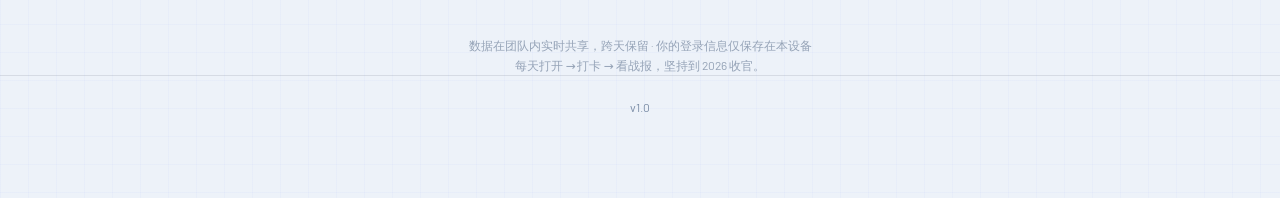
==== commit 9438e59b: "style(frontend): UI 风格统一（方案 A） - select 下拉框: appearance:none + 自定义 ▼ 箭头 + option 样式 - 超管验证 input: 去掉" ====
--- a/frontend/index.html
+++ b/frontend/index.html
@@ -47,7 +47,8 @@
     <div class="g-sub">请输入进入密码</div>
     <input id="gateInput" type="password" inputmode="numeric" placeholder="••••" autocomplete="new-password"
            data-form-type="other" data-1p-ignore data-lpignore="true" data-bwignore
-           autocorrect="off" autocapitalize="off" spellcheck="false" aria-label="进入密码">
+           autocorrect="off" autocapitalize="off" spellcheck="false" aria-label="进入密码"
+           readonly onfocus="this.removeAttribute('readonly');this.value='';">
     <button id="gateGo">进 入</button>
     <div id="gateErr">密码不正确，请重试</div>
   </div>
@@ -302,6 +303,15 @@
       </div>
       <div id="sPwMsg" style="margin-top:6px;font-size:12px;color:var(--muted)"></div>
     </div>
+    <div class="field" style="margin-top:10px">
+      <label>修改超管密码</label>
+      <div style="display:flex;gap:8px">
+        <input type="text" id="sAdminPw" placeholder="输入新超管密码" maxlength="20" style="flex:1"
+               autocomplete="off" autocorrect="off" autocapitalize="off" spellcheck="false">
+        <button class="btn ghost" id="sAdminPwSave" style="min-height:44px;white-space:nowrap">🔑 修改</button>
+      </div>
+      <div id="sAdminPwMsg" style="margin-top:6px;font-size:12px;color:var(--muted)"></div>
+    </div>
     <div class="actions">
       <button class="btn cancel" data-close>取消</button>
       <button class="btn solid-go" id="sSave">保存目标</button>
@@ -334,13 +344,13 @@
 
 <!-- ADMIN PASSWORD OVERLAY -->
 <div class="overlay" id="adminPwOverlay">
-  <div class="modal" style="max-width:380px">
+  <div class="modal" style="max-width:420px">
     <h2>🔐 超管验证</h2>
     <div class="sub">请输入超管密码以执行此操作。</div>
     <div class="field">
-      <input type="password" id="adminPwInput" placeholder="超管密码" maxlength="20" style="width:100%;font-size:18px;text-align:center;letter-spacing:4px"
+      <input type="password" id="adminPwInput" placeholder="超管密码" maxlength="20"
              autocomplete="off" autocorrect="off" autocapitalize="off" spellcheck="false">
-      <div id="adminPwErr" class="err" style="visibility:hidden">密码不正确</div>
+      <div id="adminPwErr" class="err">密码不正确</div>
     </div>
     <div class="actions">
       <button class="btn cancel" data-close>取消</button>
--- a/frontend/styles.css
+++ b/frontend/styles.css
@@ -217,6 +217,8 @@
   .filters .fld{display:flex;align-items:center;gap:6px;background:#fff;border:1px solid var(--border);
     border-radius:11px;padding:8px 11px;font-size:13px;color:var(--muted);box-shadow:var(--shadow-sm)}
   .filters select,.filters input[type=date]{background:transparent;border:none;color:var(--text);font-size:13.5px;font-weight:600;outline:none}
+  .filters select{appearance:none;background-image:url("data:image/svg+xml,%3Csvg xmlns='http://www.w3.org/2000/svg' width='12' height='8' viewBox='0 0 12 8'%3E%3Cpath fill='%238898B9' d='M6 8L0 0h12L6 8z'/%3E%3C/svg%3E");background-repeat:no-repeat;background-position:right center;background-size:10px 7px;padding-right:14px;cursor:pointer}
+  .filters select option{background:#fff;color:var(--text);padding:8px;font-size:13.5px}
   .filters input[type=date]{color-scheme:light}
   .filters .clear{color:var(--brand);font-size:12.5px;padding:8px 10px;font-weight:700;border:1px solid var(--border);border-radius:11px;background:#fff}
   .filters .clear:hover{background:var(--brand-soft)}
@@ -270,9 +272,9 @@
     color:var(--muted);font-weight:600;font-size:13px;transition:.14s;min-height:40px}
   .chips button:hover{border-color:var(--muted-2)}
   .chips button.sel{border-color:var(--brand);color:var(--brand);background:var(--brand-soft)}
-  .field input[type=text],.field input[type=date],.field textarea{width:100%;background:var(--bg-2);border:1.5px solid var(--border);border-radius:12px;
+  .field input[type=text],.field input[type=password],.field input[type=date],.field textarea{width:100%;background:var(--bg-2);border:1.5px solid var(--border);border-radius:12px;
     padding:13px 14px;color:var(--text);font-size:16px;outline:none;transition:.14s;color-scheme:light}
-  .field input[type=text]:focus,.field input[type=date]:focus,.field textarea:focus{border-color:var(--brand);background:#fff;box-shadow:0 0 0 4px var(--brand-soft)}
+  .field input[type=text]:focus,.field input[type=password]:focus,.field input[type=date]:focus,.field textarea:focus{border-color:var(--brand);background:#fff;box-shadow:0 0 0 4px var(--brand-soft)}
   .field textarea{resize:vertical;min-height:66px;line-height:1.5}
   .modal .actions{display:flex;gap:10px;margin-top:26px}
   .btn.solid-go{flex:1;background:linear-gradient(120deg,var(--brand),#5A78FF 60%,var(--brand-2));color:#fff;font-weight:800;
@@ -282,6 +284,9 @@
   .btn.cancel:hover{background:var(--bg-2)}
   .err{color:var(--danger);font-size:12.5px;margin-top:6px;display:none;font-weight:600}
   .err.show{display:block}
+  /* 超管验证弹窗 */
+  #adminPwInput{text-align:center;letter-spacing:4px;font-size:18px}
+  #adminPwOverlay .modal{max-width:420px}
 
   /* login */
   .avatar-grid{display:grid;grid-template-columns:repeat(8,1fr);gap:8px}
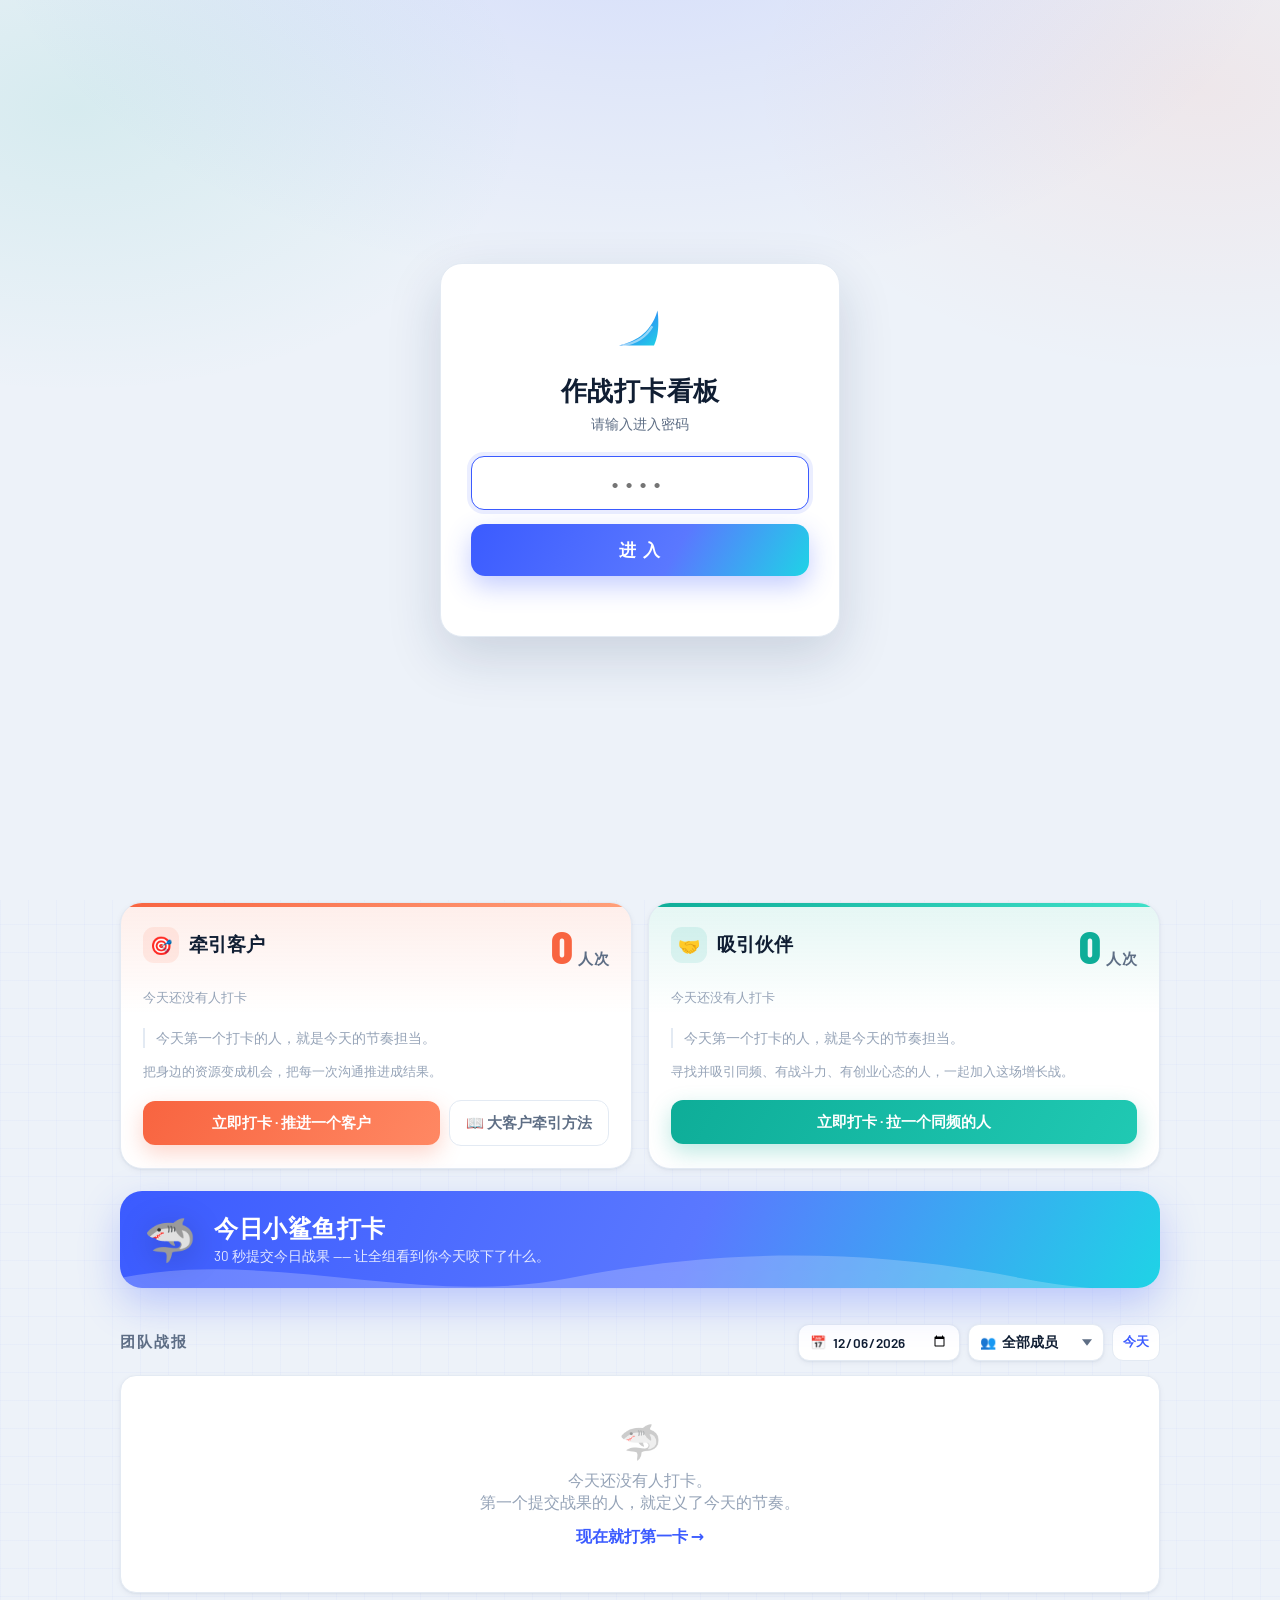
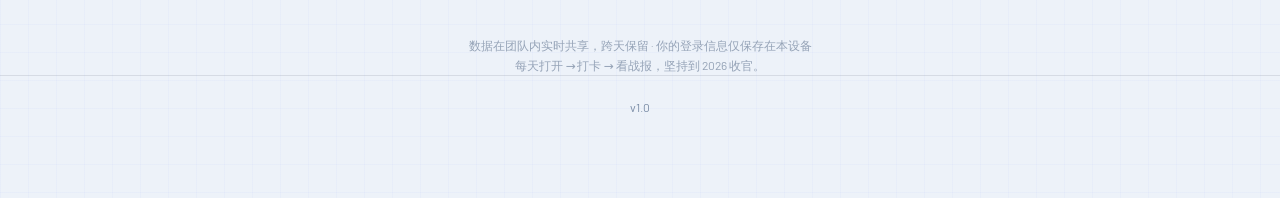
==== commit cfdb0da2: "style(frontend): 成员下拉改成自定义 div 实现 原 <select> 浏览器原生 option 样式不可控（圆角/hover/动画都改不动） 改成自定义下拉组件： - 按钮 tri" ====
--- a/frontend/index.html
+++ b/frontend/index.html
@@ -199,7 +199,16 @@
     <div class="section-title">团队战报</div>
     <div class="filters">
       <div class="fld">📅 <input type="date" id="fDate"></div>
-      <div class="fld">👥 <select id="fMember"><option value="">全部成员</option></select></div>
+      <div class="fld dd-wrap">👥
+        <select id="fMember" style="display:none" aria-hidden="true"><option value="">全部成员</option></select>
+        <button type="button" class="dd-trigger" id="ddTrigger" aria-haspopup="listbox" aria-expanded="false">
+          <span id="ddLabel">全部成员</span>
+          <svg class="dd-arrow" viewBox="0 0 12 8" width="10" height="7" aria-hidden="true"><path d="M6 8L0 0h12L6 8z"/></svg>
+        </button>
+        <div class="dd-panel" id="ddPanel" role="listbox" hidden>
+          <ul class="dd-list" id="ddList"></ul>
+        </div>
+      </div>
       <button class="clear" id="fClear">今天</button>
     </div>
   </div>
--- a/frontend/styles.css
+++ b/frontend/styles.css
@@ -217,9 +217,19 @@
   .filters .fld{display:flex;align-items:center;gap:6px;background:#fff;border:1px solid var(--border);
     border-radius:11px;padding:8px 11px;font-size:13px;color:var(--muted);box-shadow:var(--shadow-sm)}
   .filters select,.filters input[type=date]{background:transparent;border:none;color:var(--text);font-size:13.5px;font-weight:600;outline:none}
-  .filters select{appearance:none;background-image:url("data:image/svg+xml,%3Csvg xmlns='http://www.w3.org/2000/svg' width='12' height='8' viewBox='0 0 12 8'%3E%3Cpath fill='%238898B9' d='M6 8L0 0h12L6 8z'/%3E%3C/svg%3E");background-repeat:no-repeat;background-position:right center;background-size:10px 7px;padding-right:14px;cursor:pointer}
-  .filters select option{background:#fff;color:var(--text);padding:8px;font-size:13.5px}
   .filters input[type=date]{color-scheme:light}
+  /* 自定义下拉 */
+  .dd-wrap{position:relative}
+  .dd-trigger{display:flex;align-items:center;gap:8px;background:transparent;border:none;color:var(--text);font-size:13.5px;font-weight:600;padding:0;cursor:pointer;min-width:90px}
+  .dd-trigger:focus-visible{outline:2px solid var(--brand);outline-offset:2px;border-radius:4px}
+  .dd-arrow{fill:var(--muted);margin-left:auto;transition:transform .15s}
+  .dd-trigger.open .dd-arrow{transform:rotate(180deg);fill:var(--brand)}
+  .dd-panel{position:absolute;top:calc(100% + 6px);left:0;background:#fff;border:1px solid var(--border);border-radius:12px;box-shadow:var(--shadow-lg);min-width:160px;padding:6px;z-index:50;max-height:280px;overflow-y:auto;animation:dd-in .15s ease-out}
+  @keyframes dd-in{from{opacity:0;transform:translateY(-4px)}to{opacity:1;transform:none}}
+  .dd-list{list-style:none;padding:0;margin:0}
+  .dd-list li{padding:9px 12px;border-radius:8px;cursor:pointer;font-size:13.5px;color:var(--text);font-weight:600;transition:.12s;display:flex;align-items:center;gap:8px}
+  .dd-list li:hover,.dd-list li.sel{background:var(--brand-soft);color:var(--brand)}
+  .dd-list li .av{width:24px;height:24px;border-radius:50%;background:var(--surface-2);display:grid;place-items:center;font-size:13px;flex:0 0 auto}
   .filters .clear{color:var(--brand);font-size:12.5px;padding:8px 10px;font-weight:700;border:1px solid var(--border);border-radius:11px;background:#fff}
   .filters .clear:hover{background:var(--brand-soft)}
 
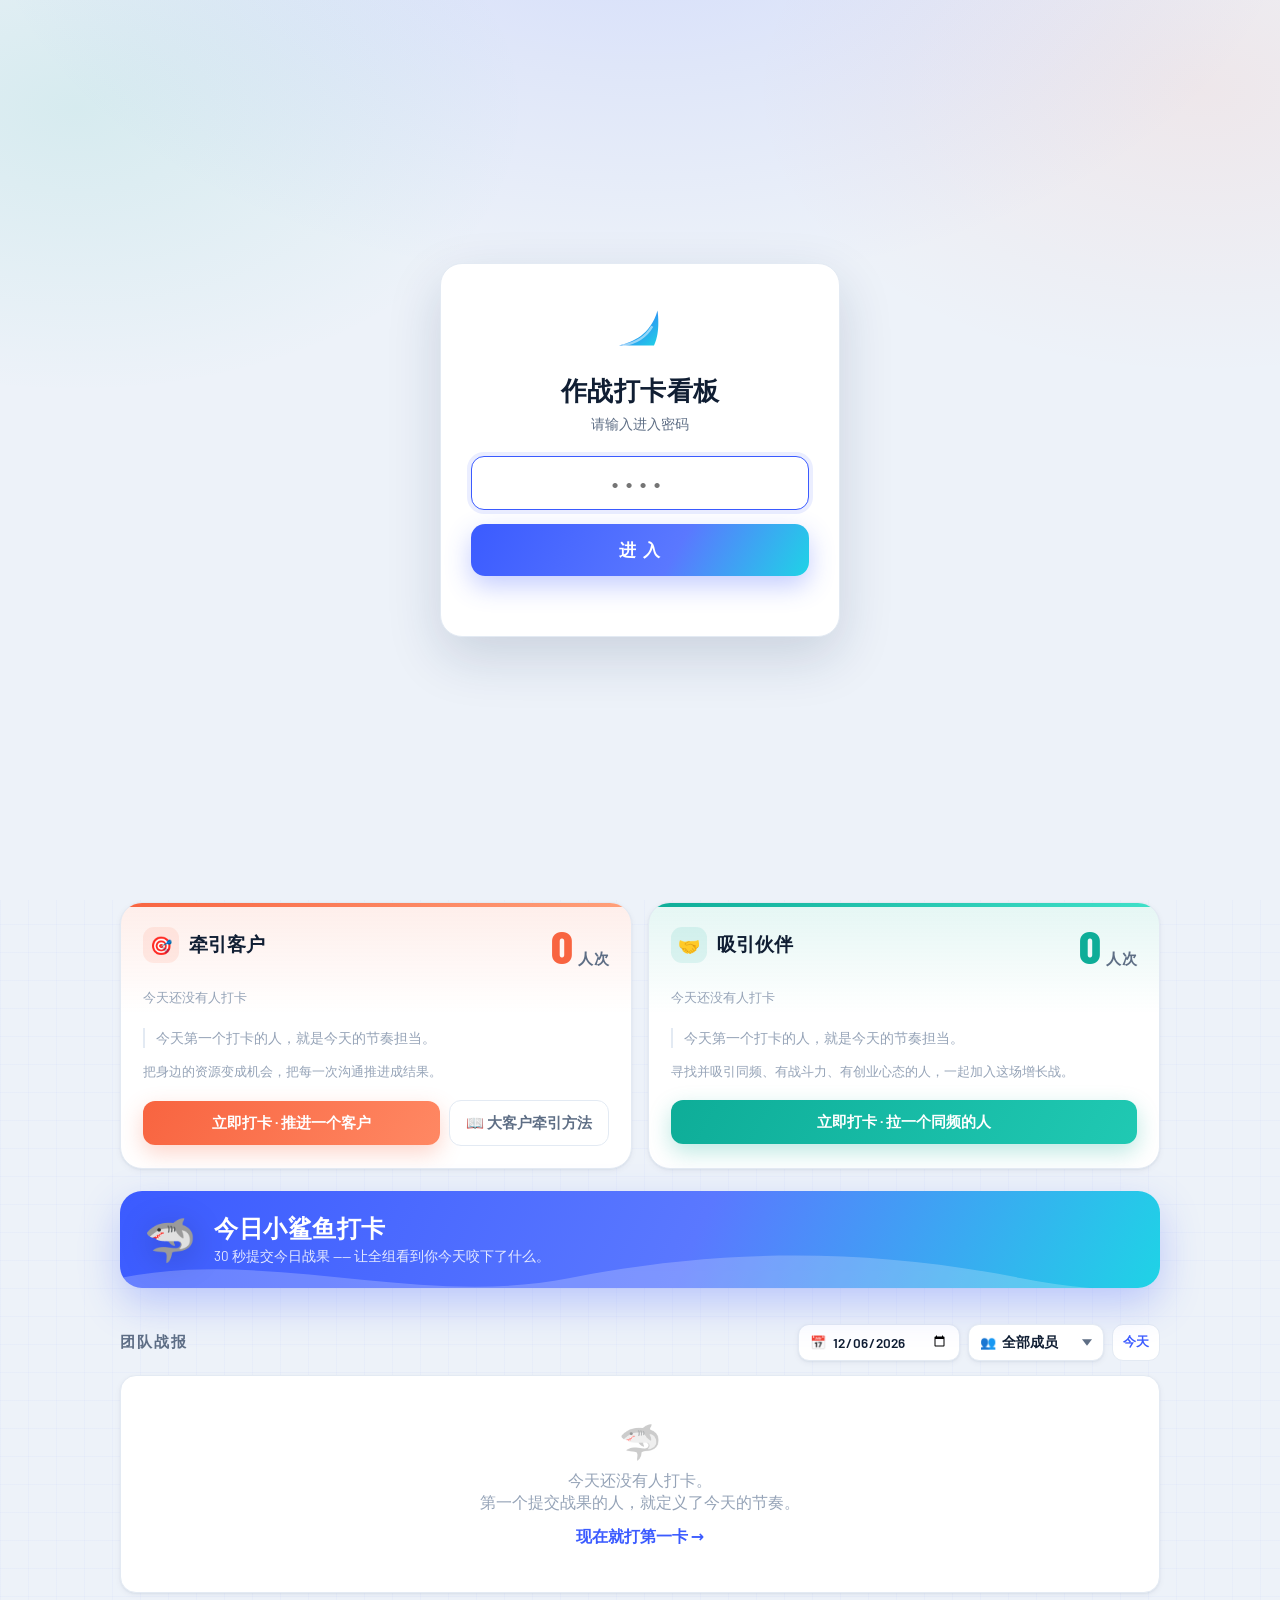
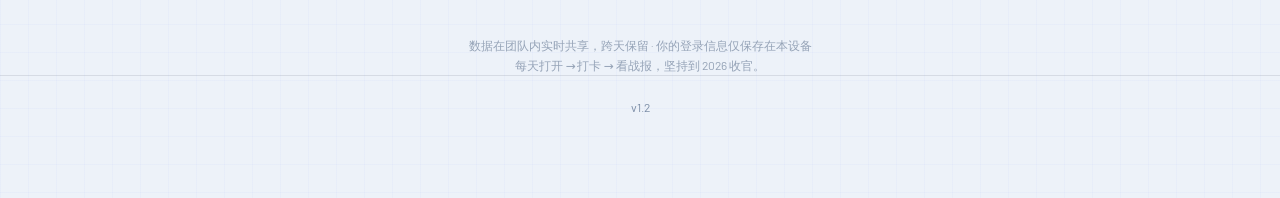
==== commit 22453d23: "docs: v1.2 文档更新（ROADMAP + CHANGELOG + 版本号） - ROADMAP: 更新版本标题，新增 v1.2 完成条目，更新里程碑表 - CHANGELOG: 新增 v1." ====
--- a/frontend/index.html
+++ b/frontend/index.html
@@ -384,7 +384,7 @@
 <div class="toast" id="toast"></div>
 
 <div style="text-align:center;padding:24px 0 12px;font-size:12px;color:var(--ink-400, #7B8DA6);border-top:1px solid var(--line-light, rgba(10,26,47,0.10))">
-  v1.0
+  v1.2
 </div>
 
 <script src="config.js?v=1.0"></script>
--- a/frontend/styles.css
+++ b/frontend/styles.css
@@ -224,12 +224,11 @@
   .dd-trigger:focus-visible{outline:2px solid var(--brand);outline-offset:2px;border-radius:4px}
   .dd-arrow{fill:var(--muted);margin-left:auto;transition:transform .15s}
   .dd-trigger.open .dd-arrow{transform:rotate(180deg);fill:var(--brand)}
-  .dd-panel{position:absolute;top:calc(100% + 6px);left:0;background:#fff;border:1px solid var(--border);border-radius:12px;box-shadow:var(--shadow-lg);min-width:160px;padding:6px;z-index:50;max-height:280px;overflow-y:auto;animation:dd-in .15s ease-out}
+  .dd-panel{position:absolute;top:calc(100% + 6px);left:0;background:#fff;border:1px solid var(--border);border-radius:9px;box-shadow:var(--shadow-lg);padding:3px;z-index:50;max-height:260px;overflow-y:auto;animation:dd-in .15s ease-out;min-width:max-content}
   @keyframes dd-in{from{opacity:0;transform:translateY(-4px)}to{opacity:1;transform:none}}
-  .dd-list{list-style:none;padding:0;margin:0}
-  .dd-list li{padding:9px 12px;border-radius:8px;cursor:pointer;font-size:13.5px;color:var(--text);font-weight:600;transition:.12s;display:flex;align-items:center;gap:8px}
+  .dd-list{list-style:none;padding:0;margin:0;min-width:96px}
+  .dd-list li{padding:5px 12px;border-radius:6px;cursor:pointer;font-size:12px;color:var(--text);font-weight:600;transition:.12s;line-height:1.3;white-space:nowrap}
   .dd-list li:hover,.dd-list li.sel{background:var(--brand-soft);color:var(--brand)}
-  .dd-list li .av{width:24px;height:24px;border-radius:50%;background:var(--surface-2);display:grid;place-items:center;font-size:13px;flex:0 0 auto}
   .filters .clear{color:var(--brand);font-size:12.5px;padding:8px 10px;font-weight:700;border:1px solid var(--border);border-radius:11px;background:#fff}
   .filters .clear:hover{background:var(--brand-soft)}
 
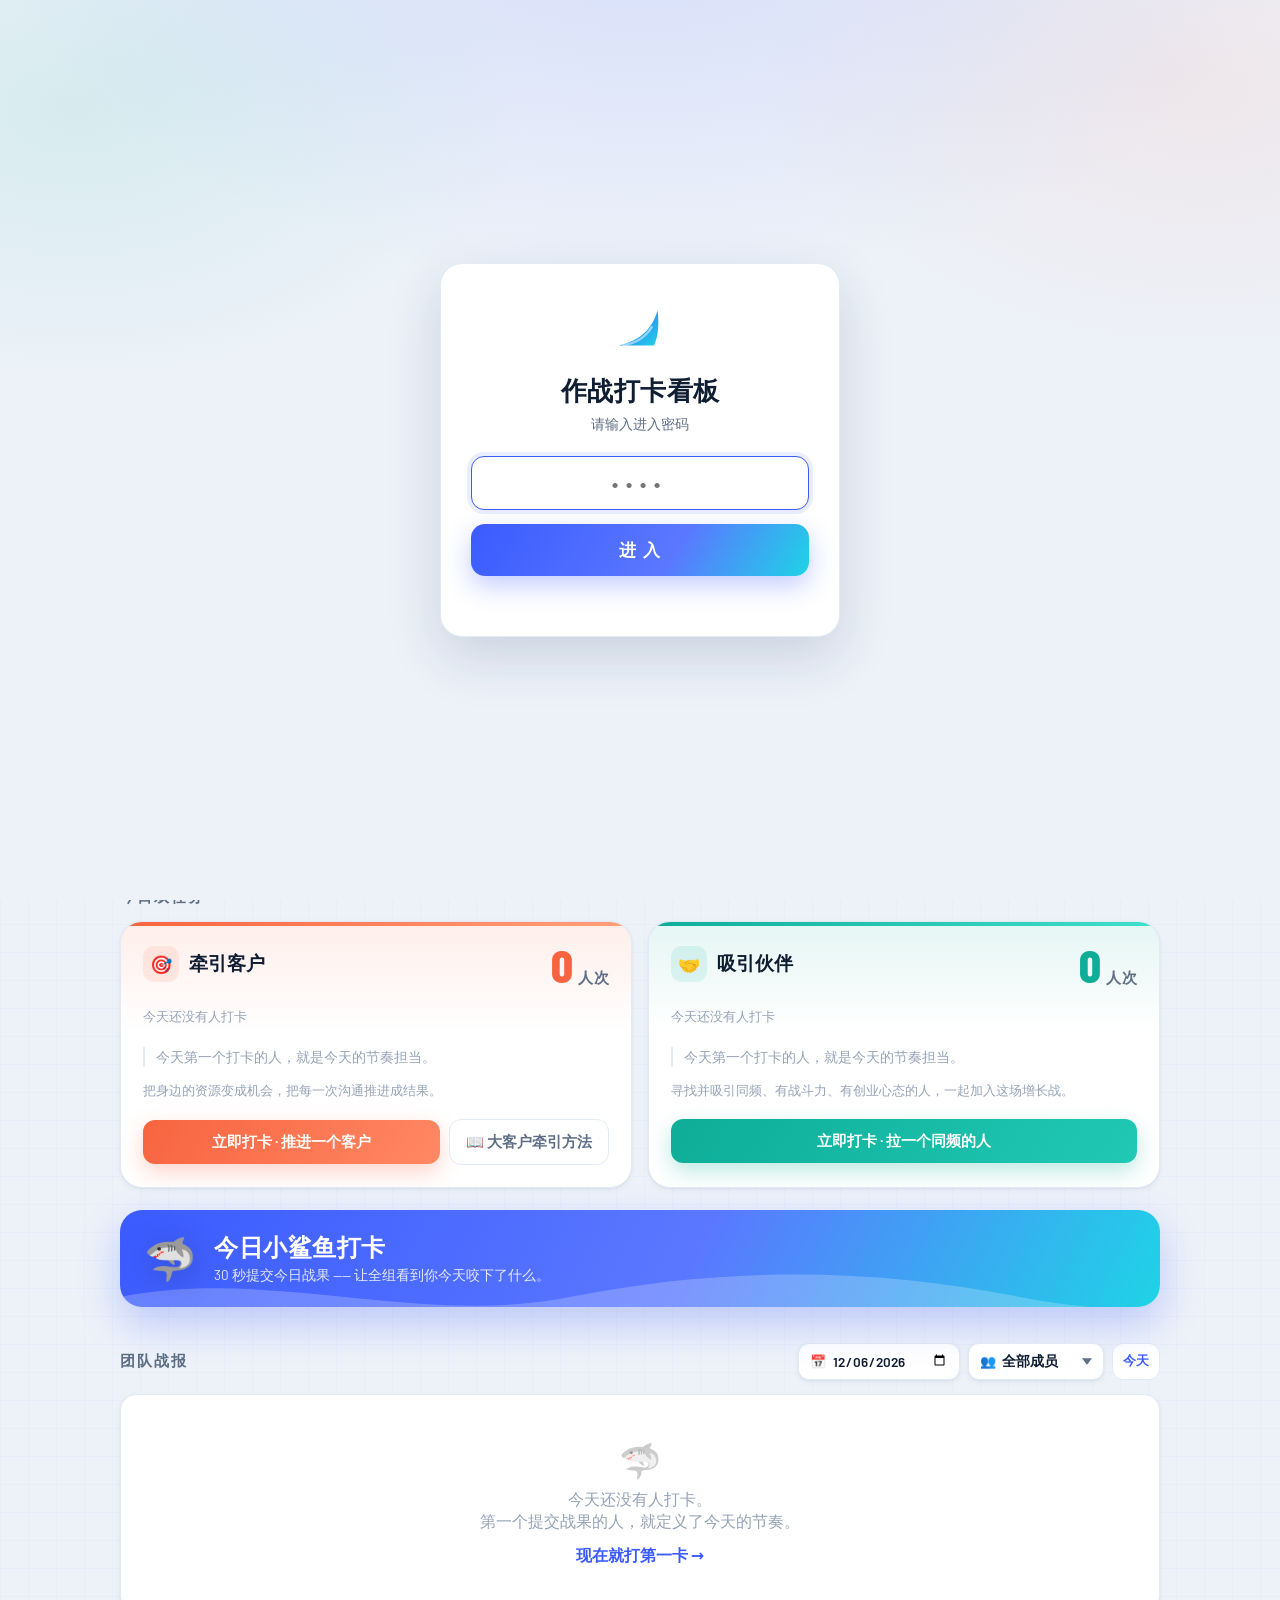
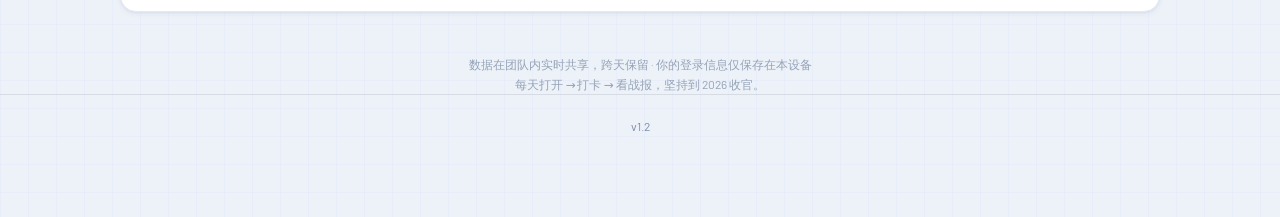
==== commit ff8d5948: "feat(frontend): 同步队列优化（增量 + 退避 + 冲突检测 + 状态点） 改动： 1. 指数退避：每次重试间隔递增 5s→15s→30s→60s    syncMeta 持久化到 lo" ====
--- a/frontend/index.html
+++ b/frontend/index.html
@@ -78,6 +78,7 @@
 </div></div>
 
 <div class="connbar" id="connBar"></div>
+<span class="sync-dot" id="syncDot" title="同步状态"></span>
 
 <div class="wrap">
   <!-- HERO -->
--- a/frontend/styles.css
+++ b/frontend/styles.css
@@ -321,6 +321,7 @@
   .connbar.ok{display:block;background:var(--partner-soft);color:#0A7d6e;border-color:transparent}
   .connbar.info{display:block;background:var(--brand-soft);color:var(--brand);border-color:transparent}
   .connbar a{color:inherit;text-decoration:underline}
+  .sync-dot{display:inline-block;width:8px;height:8px;border-radius:50%;background:#d1d5db;margin:0 6px;vertical-align:middle}
 
   /* ---------- 通用关闭按钮 ---------- */
   .modal{position:relative}
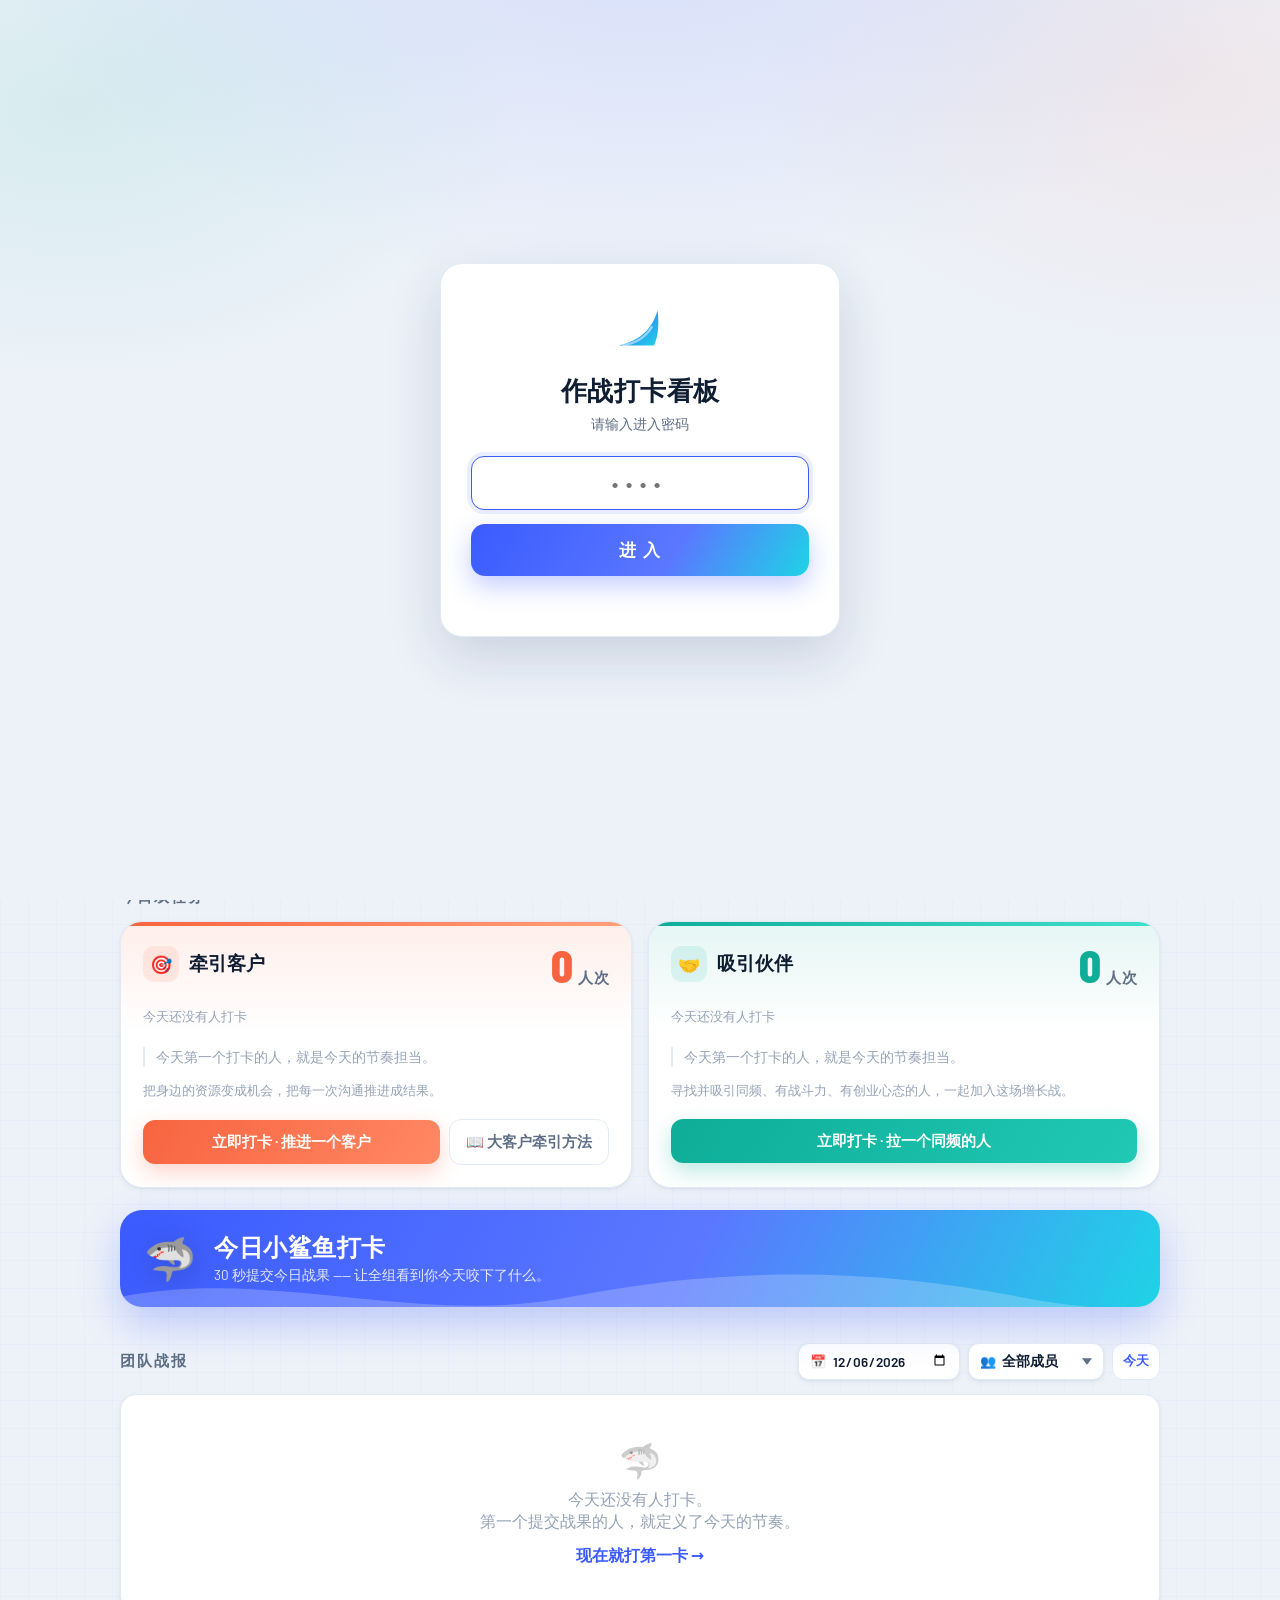
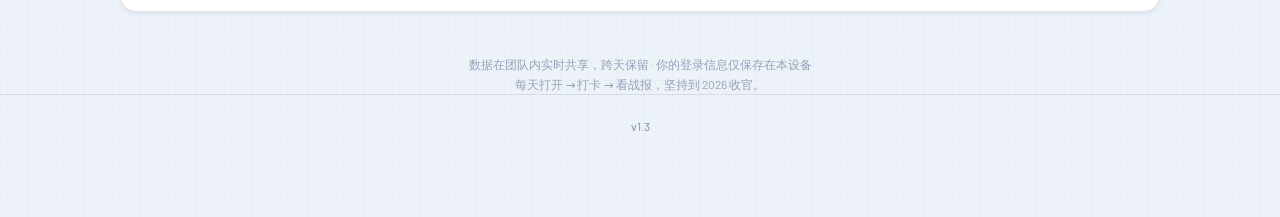
==== commit b9ec6828: "docs: v1.3 文档更新（ROADMAP + CHANGELOG + 版本号） - ROADMAP: 当前版本 v1.3，新增工程化条目，更新里程碑表和路线图 - CHANGELOG: 新增 v" ====
--- a/frontend/index.html
+++ b/frontend/index.html
@@ -385,7 +385,7 @@
 <div class="toast" id="toast"></div>
 
 <div style="text-align:center;padding:24px 0 12px;font-size:12px;color:var(--ink-400, #7B8DA6);border-top:1px solid var(--line-light, rgba(10,26,47,0.10))">
-  v1.2
+  v1.3
 </div>
 
 <script src="config.js?v=1.0"></script>
